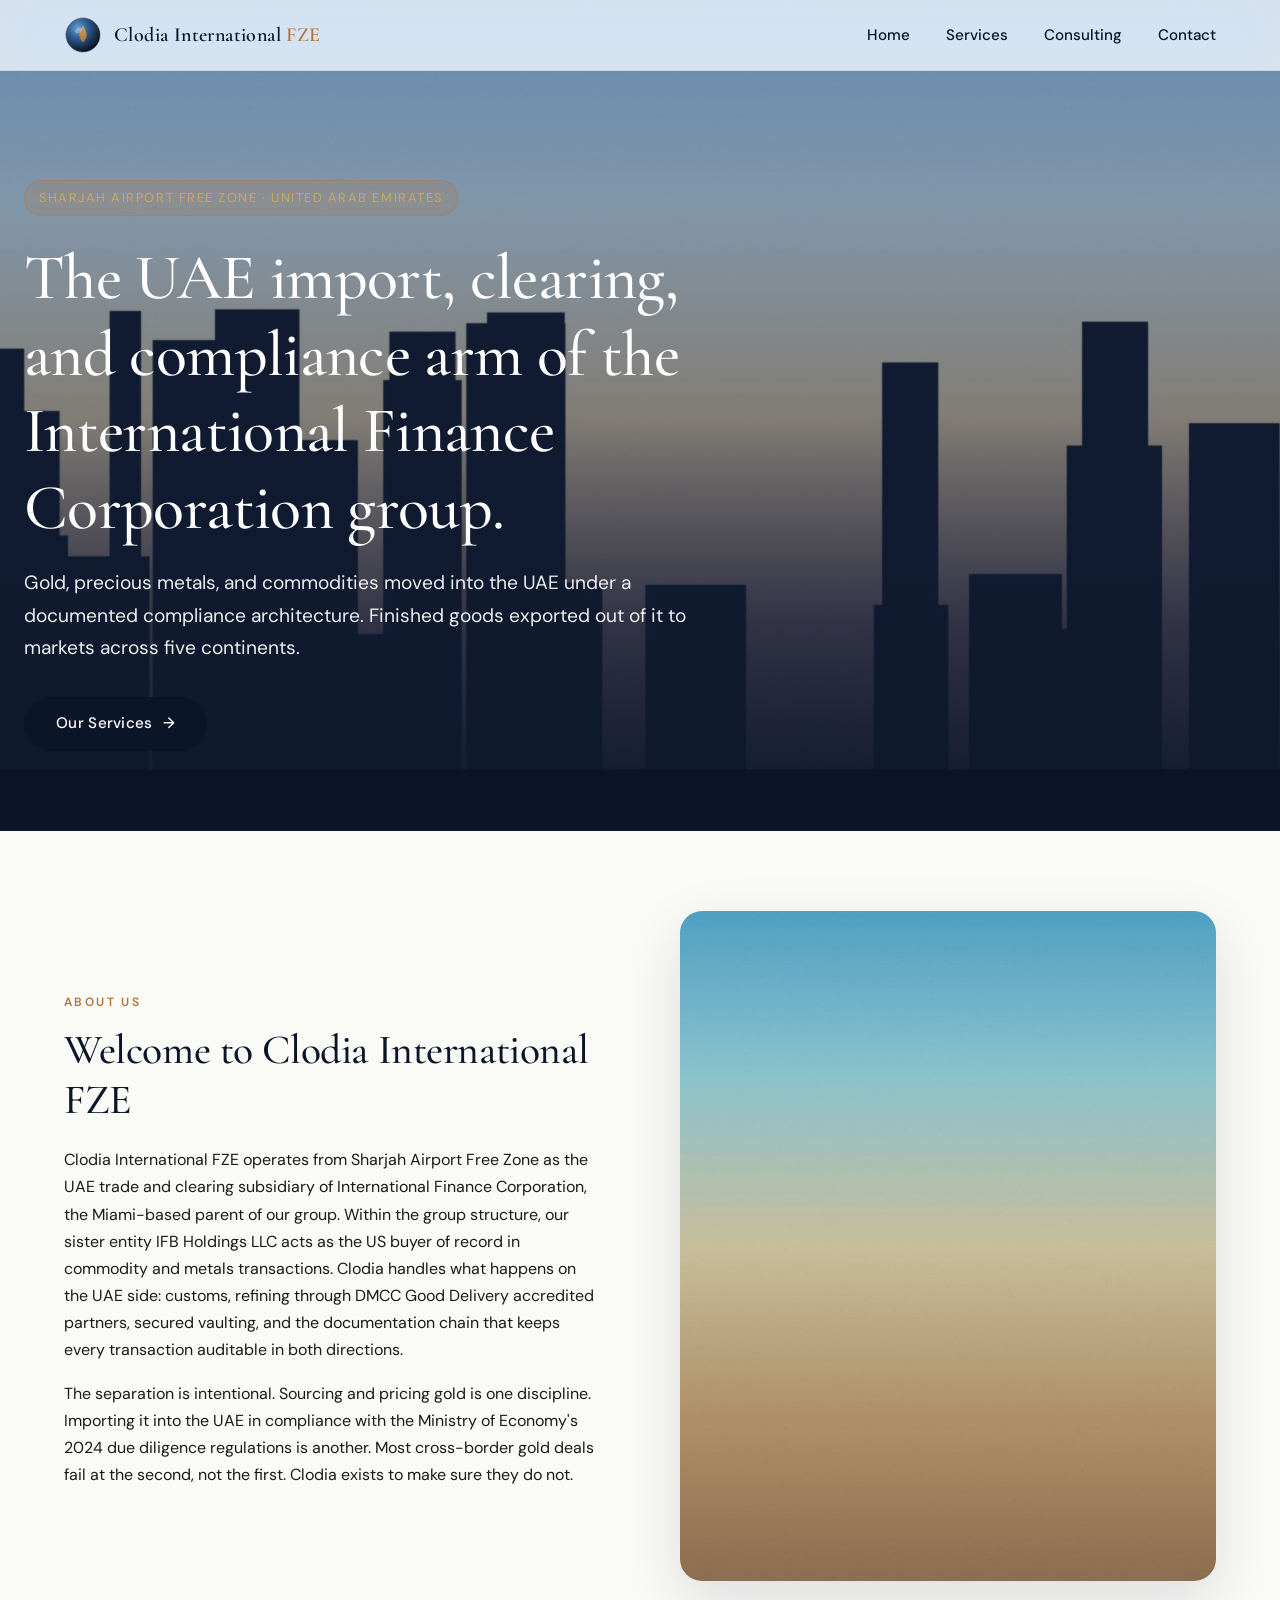
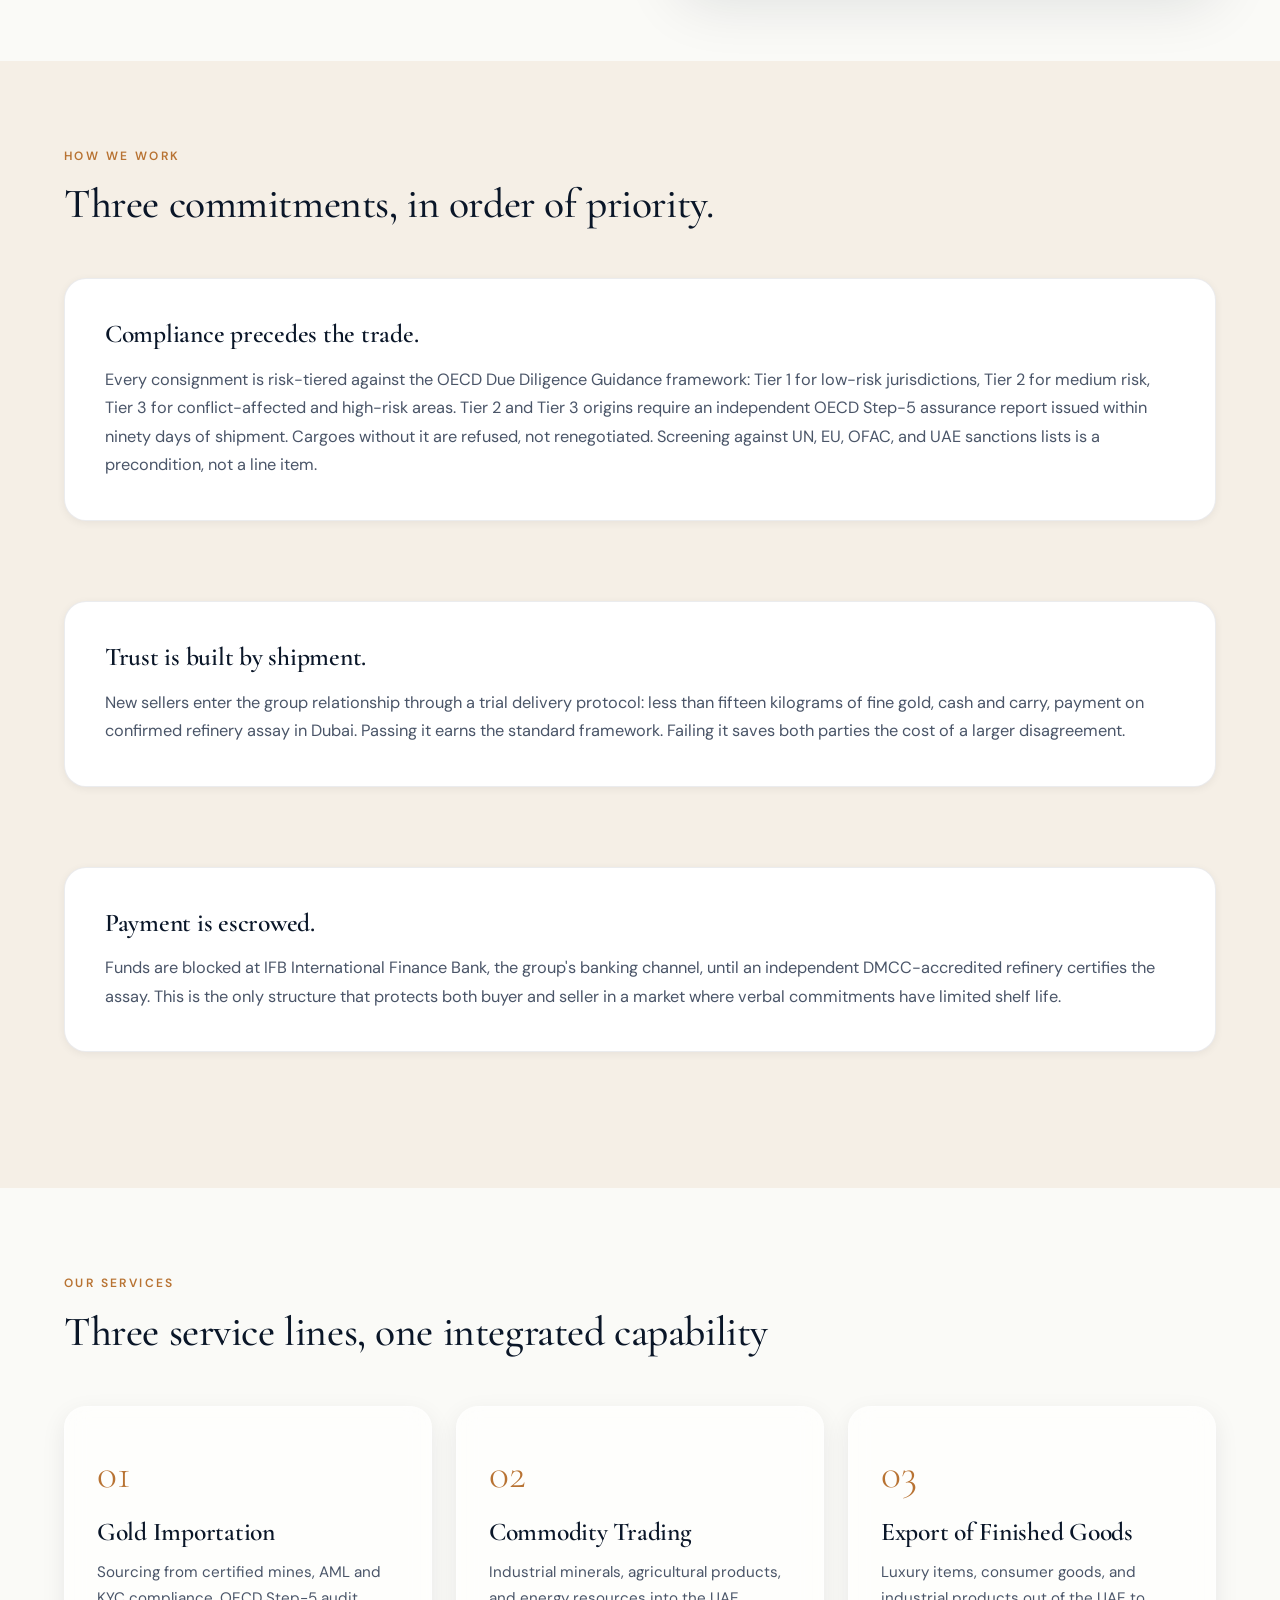
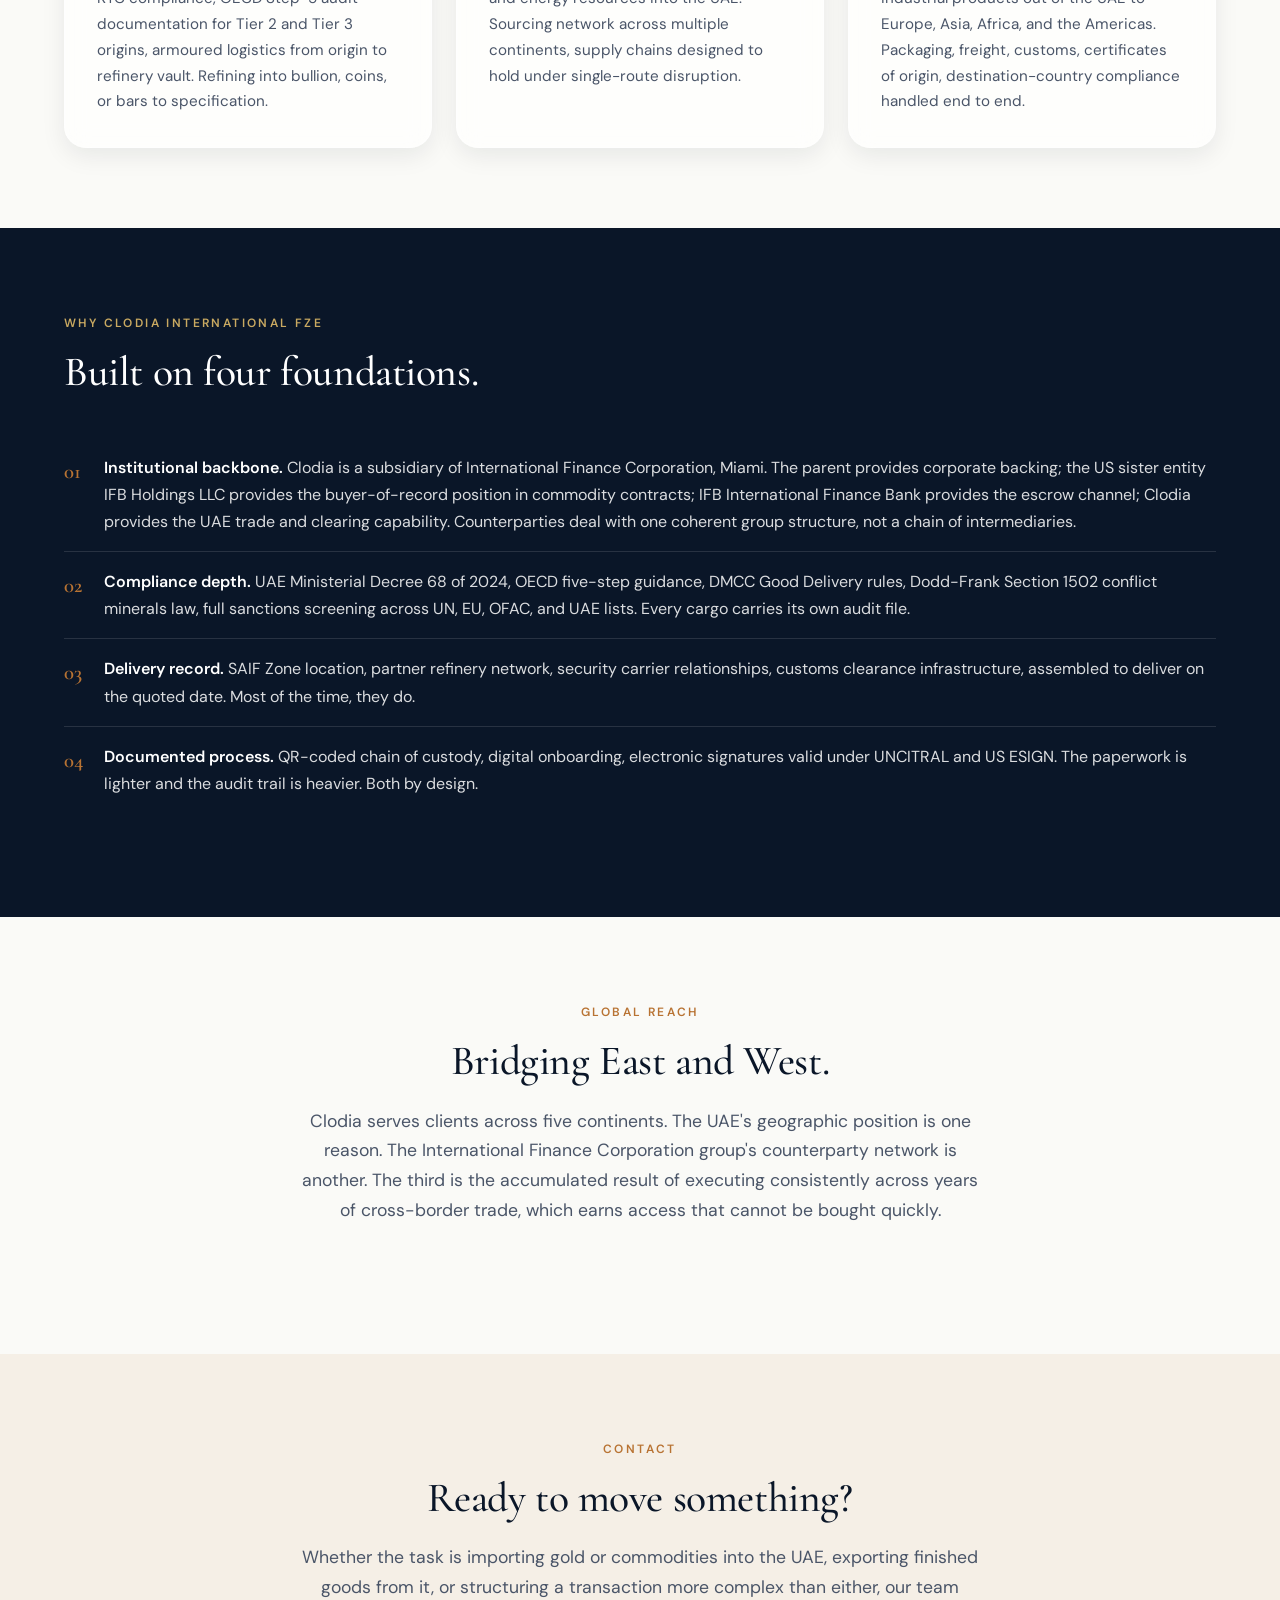
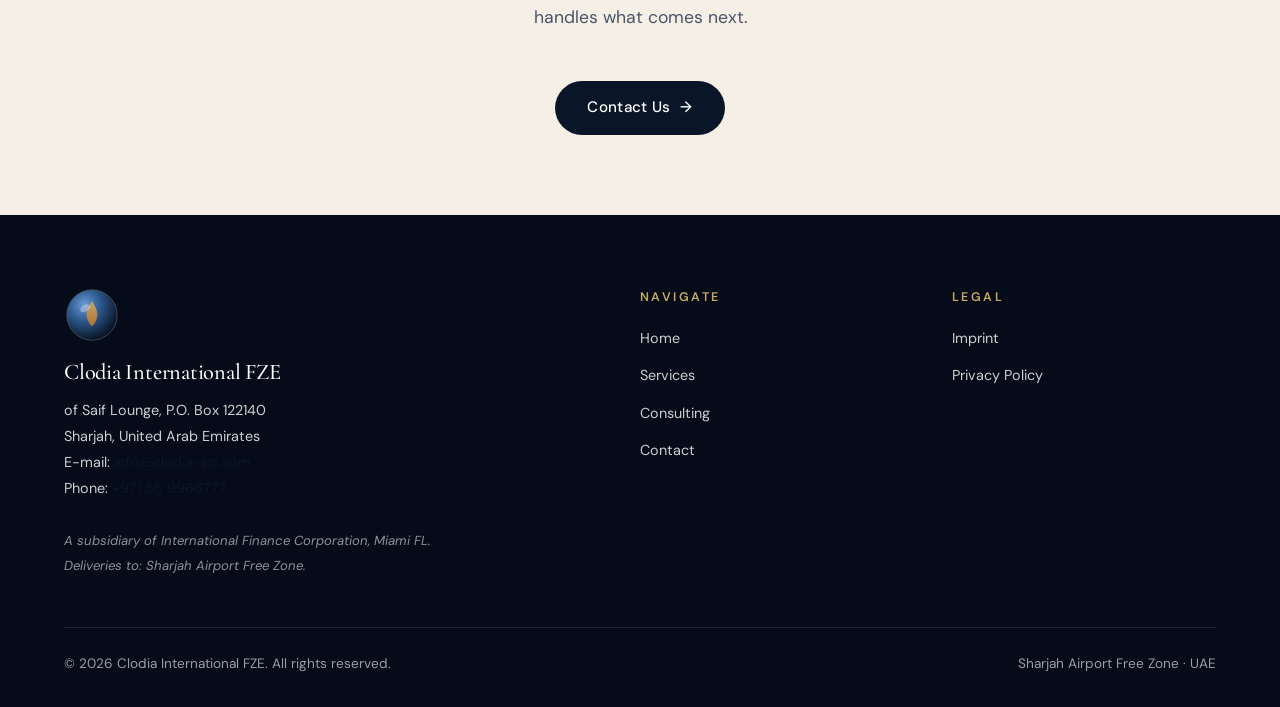
==== index.html @ 3cca269b "Initial deploy: Clodia International FZE site Static single-page-per-route site for Clodia Internati" ====
<!DOCTYPE html>
<html lang="en">
<head>
<meta charset="UTF-8">
<meta name="viewport" content="width=device-width, initial-scale=1.0">
<title>Clodia International FZE — UAE Trade and Clearing, Gold and Commodities</title>
<meta name="description" content="UAE trade and clearing subsidiary of International Finance Corporation, Miami. Gold, precious metals, and commodities imported into the UAE under a documented compliance architecture. Sharjah Airport Free Zone.">
<meta name="keywords" content="Clodia International FZE, UAE gold import, precious metals trading Sharjah, commodity trading UAE, DMCC Good Delivery, OECD due diligence gold, International Finance Corporation Miami">
<meta name="author" content="Clodia International FZE">
<meta name="theme-color" content="#0a1628">
<meta name="robots" content="index, follow">
<link rel="canonical" href="https://www.clodia-int.com/">

<meta property="og:type" content="website">
<meta property="og:url" content="https://www.clodia-int.com/">
<meta property="og:title" content="Clodia International FZE — UAE Trade and Clearing">
<meta property="og:description" content="A subsidiary of International Finance Corporation, Miami. Gold, precious metals, and commodities handled under a documented compliance architecture.">
<meta property="og:image" content="https://www.clodia-int.com/assets/images/og-image.jpg">
<meta property="og:site_name" content="Clodia International FZE">
<meta property="og:locale" content="en_US">

<meta name="twitter:card" content="summary_large_image">
<meta name="twitter:title" content="Clodia International FZE">
<meta name="twitter:description" content="UAE trade and clearing subsidiary of International Finance Corporation, Miami.">
<meta name="twitter:image" content="https://www.clodia-int.com/assets/images/og-image.jpg">

<link rel="icon" type="image/svg+xml" href="/assets/icons/favicon.svg">
<link rel="icon" type="image/png" sizes="32x32" href="/assets/icons/favicon-32.png">
<link rel="icon" type="image/png" sizes="16x16" href="/assets/icons/favicon-16.png">
<link rel="apple-touch-icon" sizes="180x180" href="/assets/icons/apple-touch-icon.png">
<link rel="manifest" href="/site.webmanifest">

<link rel="preconnect" href="https://fonts.googleapis.com">
<link rel="preconnect" href="https://fonts.gstatic.com" crossorigin>
<link href="https://fonts.googleapis.com/css2?family=Cormorant+Garamond:wght@400;500;600;700&family=DM+Sans:wght@400;500;600;700&display=swap" rel="stylesheet">

<link rel="stylesheet" href="/assets/css/styles-v1.css">

<script type="application/ld+json">
{
  "@context": "https://schema.org",
  "@type": "Organization",
  "name": "Clodia International FZE",
  "url": "https://www.clodia-int.com/",
  "logo": "https://www.clodia-int.com/assets/icons/logo.svg",
  "description": "UAE trade and clearing subsidiary of International Finance Corporation (Miami), handling gold, precious metals, and commodities under documented compliance.",
  "parentOrganization": {
    "@type": "Organization",
    "name": "International Finance Corporation",
    "address": {
      "@type": "PostalAddress",
      "streetAddress": "848 Brickell Avenue, Penthouse 5",
      "addressLocality": "Miami",
      "addressRegion": "FL",
      "postalCode": "33131",
      "addressCountry": "US"
    }
  },
  "address": {
    "@type": "PostalAddress",
    "streetAddress": "Saif Lounge, P.O. Box 122140",
    "addressLocality": "Sharjah",
    "addressCountry": "AE"
  },
  "contactPoint": {
    "@type": "ContactPoint",
    "email": "info@clodia-int.com",
    "telephone": "+971-55-9966777",
    "contactType": "customer service"
  }
}
</script>
</head>
<body>

<nav class="nav">
  <div class="nav-inner">
    <a href="/" class="nav-brand">
      <img src="/assets/icons/logo.svg" alt="Clodia International FZE">
      <span>Clodia International <em style="font-style:normal;color:var(--copper)">FZE</em></span>
    </a>
    <button class="nav-toggle" aria-label="Toggle menu"><span></span><span></span><span></span></button>
    <ul class="nav-links">
      <li><a href="/index.html">Home</a></li>
      <li><a href="/services.html">Services</a></li>
      <li><a href="/consulting.html">Consulting</a></li>
      <li><a href="/contact.html">Contact</a></li>
    </ul>
  </div>
</nav>

<header class="hero">
  <div class="hero-media">
    <img src="/assets/images/hero-dubai.jpg" alt="Dubai skyline at golden hour">
  </div>
  <div class="hero-content">
    <span class="hero-badge">Sharjah Airport Free Zone · United Arab Emirates</span>
    <h1>The UAE import, clearing, and compliance arm of the International Finance Corporation group.</h1>
    <p>Gold, precious metals, and commodities moved into the UAE under a documented compliance architecture. Finished goods exported out of it to markets across five continents.</p>
    <a href="/services.html" class="btn btn-primary btn-arrow">Our Services</a>
  </div>
</header>

<section class="section-light">
  <div class="container">
    <div class="two-col">
      <div class="reveal">
        <span class="eyebrow">About Us</span>
        <h2 class="section-title">Welcome to Clodia International FZE</h2>
        <p>Clodia International FZE operates from Sharjah Airport Free Zone as the UAE trade and clearing subsidiary of International Finance Corporation, the Miami-based parent of our group. Within the group structure, our sister entity IFB Holdings LLC acts as the US buyer of record in commodity and metals transactions. Clodia handles what happens on the UAE side: customs, refining through DMCC Good Delivery accredited partners, secured vaulting, and the documentation chain that keeps every transaction auditable in both directions.</p>
        <p>The separation is intentional. Sourcing and pricing gold is one discipline. Importing it into the UAE in compliance with the Ministry of Economy's 2024 due diligence regulations is another. Most cross-border gold deals fail at the second, not the first. Clodia exists to make sure they do not.</p>
      </div>
      <div class="col-media reveal">
        <img src="/assets/images/palm-jumeirah.jpg" alt="Palm Jumeirah aerial view">
      </div>
    </div>
  </div>
</section>

<section class="section-cream">
  <div class="container">
    <div class="reveal" style="max-width:860px">
      <span class="eyebrow">How We Work</span>
      <h2 class="section-title">Three commitments, in order of priority.</h2>
    </div>
    <div style="display:grid;gap:24px;margin-top:48px">
      <article class="service-block reveal">
        <h3 style="color:var(--navy);margin-bottom:16px">Compliance precedes the trade.</h3>
        <p style="margin:0;color:var(--text-soft);font-size:1.02rem;line-height:1.75">Every consignment is risk-tiered against the OECD Due Diligence Guidance framework: Tier 1 for low-risk jurisdictions, Tier 2 for medium risk, Tier 3 for conflict-affected and high-risk areas. Tier 2 and Tier 3 origins require an independent OECD Step-5 assurance report issued within ninety days of shipment. Cargoes without it are refused, not renegotiated. Screening against UN, EU, OFAC, and UAE sanctions lists is a precondition, not a line item.</p>
      </article>
      <article class="service-block reveal">
        <h3 style="color:var(--navy);margin-bottom:16px">Trust is built by shipment.</h3>
        <p style="margin:0;color:var(--text-soft);font-size:1.02rem;line-height:1.75">New sellers enter the group relationship through a trial delivery protocol: less than fifteen kilograms of fine gold, cash and carry, payment on confirmed refinery assay in Dubai. Passing it earns the standard framework. Failing it saves both parties the cost of a larger disagreement.</p>
      </article>
      <article class="service-block reveal">
        <h3 style="color:var(--navy);margin-bottom:16px">Payment is escrowed.</h3>
        <p style="margin:0;color:var(--text-soft);font-size:1.02rem;line-height:1.75">Funds are blocked at IFB International Finance Bank, the group's banking channel, until an independent DMCC-accredited refinery certifies the assay. This is the only structure that protects both buyer and seller in a market where verbal commitments have limited shelf life.</p>
      </article>
    </div>
  </div>
</section>

<section class="section-light">
  <div class="container">
    <div class="reveal">
      <span class="eyebrow">Our Services</span>
      <h2 class="section-title">Three service lines, one integrated capability</h2>
    </div>
    <div class="glass-grid">
      <div class="glass-card reveal">
        <span class="card-num">01</span>
        <h3>Gold Importation</h3>
        <p>Sourcing from certified mines, AML and KYC compliance, OECD Step-5 audit documentation for Tier 2 and Tier 3 origins, armoured logistics from origin to refinery vault. Refining into bullion, coins, or bars to specification.</p>
      </div>
      <div class="glass-card reveal">
        <span class="card-num">02</span>
        <h3>Commodity Trading</h3>
        <p>Industrial minerals, agricultural products, and energy resources into the UAE. Sourcing network across multiple continents, supply chains designed to hold under single-route disruption.</p>
      </div>
      <div class="glass-card reveal">
        <span class="card-num">03</span>
        <h3>Export of Finished Goods</h3>
        <p>Luxury items, consumer goods, and industrial products out of the UAE to Europe, Asia, Africa, and the Americas. Packaging, freight, customs, certificates of origin, destination-country compliance handled end to end.</p>
      </div>
    </div>
  </div>
</section>

<section class="section-navy">
  <div class="container">
    <div class="reveal">
      <span class="eyebrow" style="color:var(--copper-light)">Why Clodia International FZE</span>
      <h2 class="section-title" style="color:var(--white)">Built on four foundations.</h2>
    </div>
    <ul class="lead-list reveal" style="margin-top:40px">
      <li data-num="01" style="color:rgba(255,255,255,0.85);border-color:rgba(255,255,255,0.12)"><strong style="color:var(--white)">Institutional backbone.</strong> Clodia is a subsidiary of International Finance Corporation, Miami. The parent provides corporate backing; the US sister entity IFB Holdings LLC provides the buyer-of-record position in commodity contracts; IFB International Finance Bank provides the escrow channel; Clodia provides the UAE trade and clearing capability. Counterparties deal with one coherent group structure, not a chain of intermediaries.</li>
      <li data-num="02" style="color:rgba(255,255,255,0.85);border-color:rgba(255,255,255,0.12)"><strong style="color:var(--white)">Compliance depth.</strong> UAE Ministerial Decree 68 of 2024, OECD five-step guidance, DMCC Good Delivery rules, Dodd-Frank Section 1502 conflict minerals law, full sanctions screening across UN, EU, OFAC, and UAE lists. Every cargo carries its own audit file.</li>
      <li data-num="03" style="color:rgba(255,255,255,0.85);border-color:rgba(255,255,255,0.12)"><strong style="color:var(--white)">Delivery record.</strong> SAIF Zone location, partner refinery network, security carrier relationships, customs clearance infrastructure, assembled to deliver on the quoted date. Most of the time, they do.</li>
      <li data-num="04" style="color:rgba(255,255,255,0.85);border-color:rgba(255,255,255,0.12)"><strong style="color:var(--white)">Documented process.</strong> QR-coded chain of custody, digital onboarding, electronic signatures valid under UNCITRAL and US ESIGN. The paperwork is lighter and the audit trail is heavier. Both by design.</li>
    </ul>
  </div>
</section>

<section class="section-light">
  <div class="container-narrow text-center reveal">
    <span class="eyebrow">Global Reach</span>
    <h2 class="section-title">Bridging East and West.</h2>
    <p class="section-lead" style="margin-left:auto;margin-right:auto">Clodia serves clients across five continents. The UAE's geographic position is one reason. The International Finance Corporation group's counterparty network is another. The third is the accumulated result of executing consistently across years of cross-border trade, which earns access that cannot be bought quickly.</p>
  </div>
</section>

<section class="section-cream">
  <div class="container-narrow text-center reveal">
    <span class="eyebrow">Contact</span>
    <h2 class="section-title">Ready to move something?</h2>
    <p class="section-lead" style="margin-left:auto;margin-right:auto">Whether the task is importing gold or commodities into the UAE, exporting finished goods from it, or structuring a transaction more complex than either, our team handles what comes next.</p>
    <a href="/contact.html" class="btn btn-primary btn-arrow">Contact Us</a>
  </div>
</section>

<footer>
  <div class="container">
    <div class="footer-grid">
      <div class="footer-brand">
        <img src="/assets/icons/logo.svg" alt="Clodia International FZE">
        <h4>Clodia International FZE</h4>
        <p>
          of Saif Lounge, P.O. Box 122140<br>
          Sharjah, United Arab Emirates<br>
          E-mail: <a href="mailto:info@clodia-int.com">info@clodia-int.com</a><br>
          Phone: <a href="tel:+971559966777">+971 55 9966777</a><br><br>
          <em style="color:rgba(255,255,255,0.55);font-size:0.82rem">A subsidiary of International Finance Corporation, Miami FL.<br>Deliveries to: Sharjah Airport Free Zone.</em>
        </p>
      </div>
      <div class="footer-col">
        <h5>Navigate</h5>
        <ul>
          <li><a href="/index.html">Home</a></li>
          <li><a href="/services.html">Services</a></li>
          <li><a href="/consulting.html">Consulting</a></li>
          <li><a href="/contact.html">Contact</a></li>
        </ul>
      </div>
      <div class="footer-col">
        <h5>Legal</h5>
        <ul>
          <li><a href="/imprint.html">Imprint</a></li>
          <li><a href="/privacy.html">Privacy Policy</a></li>
        </ul>
      </div>
    </div>
    <div class="footer-bottom">
      <span>© <span data-year>2026</span> Clodia International FZE. All rights reserved.</span>
      <span>Sharjah Airport Free Zone · UAE</span>
    </div>
  </div>
</footer>

<script src="/assets/js/script-v1.js" defer></script>
</body>
</html>
---- assets/css/styles-v1.css ----
/* ==========================================================================
   Clodia International FZE - Global Stylesheet
   Palette: Navy #0a1628, Copper #B87333, Cream #F5EFE6, Ivory #FAFAF7
   Fonts: Cormorant Garamond (display), DM Sans (body)
   ========================================================================== */

:root {
  --navy: #0a1628;
  --navy-deep: #050b18;
  --navy-soft: #1a2744;
  --copper: #B87333;
  --copper-light: #C9A961;
  --copper-dark: #8a5426;
  --cream: #F5EFE6;
  --ivory: #FAFAF7;
  --white: #ffffff;
  --text: #1a1a1a;
  --text-soft: #4a5568;
  --border: rgba(10, 22, 40, 0.08);
  --shadow-sm: 0 2px 8px rgba(10, 22, 40, 0.06);
  --shadow-md: 0 8px 24px rgba(10, 22, 40, 0.08);
  --shadow-lg: 0 20px 60px rgba(10, 22, 40, 0.12);
  --glass-bg: rgba(255, 255, 255, 0.7);
  --glass-border: rgba(255, 255, 255, 0.4);
  --radius: 14px;
  --radius-lg: 22px;
  --transition: 0.4s cubic-bezier(0.16, 1, 0.3, 1);
}

* { margin: 0; padding: 0; box-sizing: border-box; }

html { scroll-behavior: smooth; -webkit-text-size-adjust: 100%; }

body {
  font-family: 'DM Sans', -apple-system, sans-serif;
  font-size: 16px;
  line-height: 1.7;
  color: var(--text);
  background: var(--ivory);
  overflow-x: hidden;
  -webkit-font-smoothing: antialiased;
  -moz-osx-font-smoothing: grayscale;
}

img { max-width: 100%; height: auto; display: block; }

h1, h2, h3, h4 {
  font-family: 'Cormorant Garamond', Georgia, serif;
  font-weight: 500;
  color: var(--navy);
  line-height: 1.2;
  letter-spacing: -0.01em;
}

h1 { font-size: clamp(2.4rem, 5vw, 4rem); font-weight: 500; }
h2 { font-size: clamp(1.8rem, 3.5vw, 2.6rem); }
h3 { font-size: clamp(1.3rem, 2.2vw, 1.6rem); font-weight: 600; }

p { margin-bottom: 1rem; }

a {
  color: var(--navy);
  text-decoration: none;
  transition: color var(--transition);
}

a:hover { color: var(--copper); }

.container {
  max-width: 1200px;
  margin: 0 auto;
  padding: 0 24px;
}

.container-narrow {
  max-width: 860px;
  margin: 0 auto;
  padding: 0 24px;
}

/* ============ NAVIGATION ============ */
.nav {
  position: fixed;
  top: 0; left: 0; right: 0;
  z-index: 100;
  background: rgba(255, 255, 255, 0.75);
  backdrop-filter: blur(20px) saturate(180%);
  -webkit-backdrop-filter: blur(20px) saturate(180%);
  border-bottom: 1px solid var(--border);
  transition: all var(--transition);
}

.nav-inner {
  max-width: 1200px;
  margin: 0 auto;
  padding: 16px 24px;
  display: flex;
  align-items: center;
  justify-content: space-between;
  gap: 24px;
}

.nav-brand {
  display: flex;
  align-items: center;
  gap: 12px;
  font-family: 'Cormorant Garamond', serif;
  font-size: 1.25rem;
  font-weight: 600;
  color: var(--navy);
  letter-spacing: 0.02em;
}

.nav-brand img { width: 38px; height: 38px; }

.nav-links {
  display: flex;
  list-style: none;
  gap: 36px;
  align-items: center;
}

.nav-links a {
  font-size: 0.95rem;
  font-weight: 500;
  color: var(--navy);
  position: relative;
  padding: 6px 0;
}

.nav-links a::after {
  content: '';
  position: absolute;
  bottom: 0; left: 0;
  width: 0;
  height: 2px;
  background: var(--copper);
  transition: width var(--transition);
}

.nav-links a:hover::after,
.nav-links a.active::after { width: 100%; }

.nav-toggle {
  display: none;
  background: none;
  border: none;
  width: 32px;
  height: 32px;
  cursor: pointer;
  padding: 0;
}

.nav-toggle span {
  display: block;
  width: 24px;
  height: 2px;
  background: var(--navy);
  margin: 5px auto;
  transition: all var(--transition);
}

@media (max-width: 860px) {
  .nav-toggle { display: block; }
  .nav-links {
    position: absolute;
    top: 100%;
    left: 0; right: 0;
    flex-direction: column;
    background: rgba(255, 255, 255, 0.95);
    backdrop-filter: blur(20px);
    padding: 20px 24px;
    gap: 16px;
    border-bottom: 1px solid var(--border);
    transform: translateY(-10px);
    opacity: 0;
    pointer-events: none;
    transition: all var(--transition);
  }
  .nav-links.open { transform: translateY(0); opacity: 1; pointer-events: auto; }
  .nav-brand { font-size: 1.05rem; }
  .nav-brand img { width: 32px; height: 32px; }
}

/* ============ HERO ============ */
.hero {
  position: relative;
  min-height: 80vh;
  padding-top: 80px;
  display: flex;
  align-items: center;
  overflow: hidden;
}

.hero-media {
  position: absolute;
  inset: 0;
  z-index: 0;
}

.hero-media img,
.hero-media video {
  width: 100%;
  height: 100%;
  object-fit: cover;
}

.hero-media::after {
  content: '';
  position: absolute;
  inset: 0;
  background: linear-gradient(180deg, rgba(10, 22, 40, 0.2) 0%, rgba(10, 22, 40, 0.6) 100%);
}

.hero-content {
  position: relative;
  z-index: 2;
  color: var(--white);
  max-width: 720px;
  padding: 100px 24px 80px;
}

.hero-content h1 {
  color: var(--white);
  margin-bottom: 20px;
  animation: fadeUp 1s var(--transition) both;
}

.hero-content p {
  font-size: 1.2rem;
  color: rgba(255, 255, 255, 0.92);
  margin-bottom: 32px;
  animation: fadeUp 1s 0.15s var(--transition) both;
}

.hero-badge {
  display: inline-block;
  padding: 6px 14px;
  background: rgba(184, 115, 51, 0.2);
  border: 1px solid rgba(184, 115, 51, 0.4);
  border-radius: 100px;
  color: var(--copper-light);
  font-size: 0.8rem;
  letter-spacing: 0.12em;
  text-transform: uppercase;
  margin-bottom: 24px;
  animation: fadeUp 1s var(--transition) both;
}

/* ============ BUTTONS ============ */
.btn {
  display: inline-flex;
  align-items: center;
  gap: 10px;
  padding: 14px 32px;
  border-radius: 100px;
  font-family: 'DM Sans', sans-serif;
  font-size: 0.95rem;
  font-weight: 500;
  letter-spacing: 0.02em;
  cursor: pointer;
  border: none;
  transition: all var(--transition);
  text-decoration: none;
}

.btn-primary {
  background: var(--navy);
  color: var(--white);
}

.btn-primary:hover {
  background: var(--copper);
  color: var(--white);
  transform: translateY(-2px);
  box-shadow: var(--shadow-md);
}

.btn-outline {
  background: transparent;
  color: var(--white);
  border: 1.5px solid rgba(255, 255, 255, 0.6);
}

.btn-outline:hover {
  background: var(--white);
  color: var(--navy);
  border-color: var(--white);
}

.btn-arrow::after {
  content: '→';
  transition: transform var(--transition);
}

.btn-arrow:hover::after { transform: translateX(4px); }

/* ============ SECTIONS ============ */
section {
  padding: 80px 0;
  position: relative;
}

.section-light { background: var(--ivory); }
.section-cream { background: var(--cream); }
.section-navy {
  background: var(--navy);
  color: var(--white);
}
.section-navy h1,
.section-navy h2,
.section-navy h3 { color: var(--white); }

.eyebrow {
  display: inline-block;
  font-size: 0.75rem;
  letter-spacing: 0.2em;
  text-transform: uppercase;
  color: var(--copper);
  font-weight: 600;
  margin-bottom: 14px;
}

.section-title {
  margin-bottom: 20px;
}

.section-lead {
  font-size: 1.1rem;
  color: var(--text-soft);
  max-width: 680px;
  margin-bottom: 48px;
}

/* ============ GLASS CARDS ============ */
.glass-grid {
  display: grid;
  grid-template-columns: repeat(auto-fit, minmax(280px, 1fr));
  gap: 24px;
  margin-top: 48px;
}

.glass-card {
  position: relative;
  padding: 32px;
  border-radius: var(--radius-lg);
  background: var(--glass-bg);
  backdrop-filter: blur(12px) saturate(160%);
  -webkit-backdrop-filter: blur(12px) saturate(160%);
  border: 1px solid var(--glass-border);
  box-shadow: var(--shadow-md);
  transition: all var(--transition);
  overflow: hidden;
}

.glass-card::before {
  content: '';
  position: absolute;
  top: 0; left: 0;
  width: 100%;
  height: 3px;
  background: linear-gradient(90deg, var(--copper), var(--copper-light));
  transform: scaleX(0);
  transform-origin: left;
  transition: transform var(--transition);
}

.glass-card:hover {
  transform: translateY(-6px);
  box-shadow: var(--shadow-lg);
}

.glass-card:hover::before { transform: scaleX(1); }

.glass-card .card-num {
  font-family: 'Cormorant Garamond', serif;
  font-size: 2.6rem;
  color: var(--copper);
  font-weight: 300;
  margin-bottom: 8px;
  display: block;
}

.glass-card h3 {
  margin-bottom: 12px;
  color: var(--navy);
}

.glass-card p {
  color: var(--text-soft);
  font-size: 0.95rem;
  margin: 0;
}

/* ============ TWO-COLUMN ============ */
.two-col {
  display: grid;
  grid-template-columns: 1fr 1fr;
  gap: 80px;
  align-items: center;
}

.two-col.reverse .col-media { order: 2; }

.col-media {
  position: relative;
  border-radius: var(--radius-lg);
  overflow: hidden;
  aspect-ratio: 4/5;
  box-shadow: var(--shadow-lg);
}

.col-media img,
.col-media video {
  width: 100%;
  height: 100%;
  object-fit: cover;
}

@media (max-width: 860px) {
  .two-col { grid-template-columns: 1fr; gap: 40px; }
  .two-col.reverse .col-media { order: 0; }
  .col-media { aspect-ratio: 16/10; }
}

/* ============ SERVICE LIST (detailed) ============ */
.service-block {
  margin-bottom: 56px;
  padding: 40px;
  background: var(--white);
  border-radius: var(--radius-lg);
  border: 1px solid var(--border);
  box-shadow: var(--shadow-sm);
  transition: box-shadow var(--transition);
}

.service-block:hover { box-shadow: var(--shadow-md); }

.service-block h3 {
  display: flex;
  align-items: baseline;
  gap: 16px;
  margin-bottom: 24px;
  color: var(--navy);
}

.service-block h3 .num {
  font-family: 'Cormorant Garamond', serif;
  font-size: 2rem;
  color: var(--copper);
  font-weight: 400;
  min-width: 48px;
}

.service-items {
  display: grid;
  gap: 20px;
  margin-top: 16px;
}

.service-item {
  padding-left: 28px;
  position: relative;
}

.service-item::before {
  content: '';
  position: absolute;
  left: 0; top: 10px;
  width: 14px;
  height: 2px;
  background: var(--copper);
}

.service-item strong {
  display: block;
  color: var(--navy);
  font-weight: 600;
  margin-bottom: 4px;
  font-size: 1.02rem;
}

.service-item p {
  color: var(--text-soft);
  font-size: 0.95rem;
  margin: 0;
  line-height: 1.65;
}

/* ============ LIST ============ */
.lead-list {
  list-style: none;
  margin: 24px 0;
}

.lead-list li {
  padding: 16px 0 16px 40px;
  position: relative;
  border-bottom: 1px solid var(--border);
  color: var(--text);
}

.lead-list li:last-child { border-bottom: none; }

.lead-list li::before {
  content: attr(data-num);
  position: absolute;
  left: 0; top: 16px;
  font-family: 'Cormorant Garamond', serif;
  color: var(--copper);
  font-size: 1.3rem;
  font-weight: 600;
}

.lead-list li strong {
  display: inline;
  color: var(--navy);
  font-weight: 600;
}

/* ============ FORM ============ */
.form-wrap {
  background: var(--white);
  padding: 48px;
  border-radius: var(--radius-lg);
  box-shadow: var(--shadow-md);
  border: 1px solid var(--border);
}

.form-grid {
  display: grid;
  grid-template-columns: 1fr 1fr 1fr;
  gap: 20px;
}

@media (max-width: 700px) {
  .form-grid { grid-template-columns: 1fr; }
  .form-wrap { padding: 28px; }
}

.form-field {
  display: flex;
  flex-direction: column;
}

.form-field label {
  font-size: 0.85rem;
  font-weight: 500;
  color: var(--navy);
  margin-bottom: 8px;
  letter-spacing: 0.02em;
}

.form-field input,
.form-field textarea {
  padding: 14px 16px;
  border: 1px solid var(--border);
  border-radius: var(--radius);
  font-family: inherit;
  font-size: 0.95rem;
  background: var(--ivory);
  color: var(--text);
  transition: all var(--transition);
}

.form-field input:focus,
.form-field textarea:focus {
  outline: none;
  border-color: var(--copper);
  background: var(--white);
  box-shadow: 0 0 0 3px rgba(184, 115, 51, 0.1);
}

.form-field textarea { resize: vertical; min-height: 140px; }

.form-field.full { grid-column: 1 / -1; }

.form-consent {
  display: flex;
  gap: 12px;
  align-items: flex-start;
  margin: 24px 0;
  font-size: 0.88rem;
  color: var(--text-soft);
  line-height: 1.6;
}

.form-consent input { margin-top: 4px; }

/* ============ FOOTER ============ */
footer {
  background: var(--navy-deep);
  color: rgba(255, 255, 255, 0.8);
  padding: 72px 0 32px;
}

.footer-grid {
  display: grid;
  grid-template-columns: 2fr 1fr 1fr;
  gap: 48px;
  margin-bottom: 48px;
}

@media (max-width: 780px) {
  .footer-grid { grid-template-columns: 1fr; gap: 32px; }
}

.footer-brand img { width: 56px; margin-bottom: 16px; }

.footer-brand h4 {
  font-family: 'Cormorant Garamond', serif;
  color: var(--white);
  font-size: 1.4rem;
  margin-bottom: 12px;
}

.footer-brand p,
.footer-col p { font-size: 0.9rem; line-height: 1.8; margin: 0; }

.footer-col h5 {
  font-size: 0.78rem;
  letter-spacing: 0.2em;
  text-transform: uppercase;
  color: var(--copper-light);
  margin-bottom: 16px;
  font-weight: 600;
}

.footer-col ul { list-style: none; }
.footer-col li { margin-bottom: 10px; }
.footer-col a { color: rgba(255, 255, 255, 0.8); font-size: 0.9rem; }
.footer-col a:hover { color: var(--copper-light); }

.footer-bottom {
  border-top: 1px solid rgba(255, 255, 255, 0.1);
  padding-top: 24px;
  display: flex;
  justify-content: space-between;
  flex-wrap: wrap;
  gap: 16px;
  font-size: 0.85rem;
  color: rgba(255, 255, 255, 0.6);
}

/* ============ ANIMATIONS ============ */
@keyframes fadeUp {
  from { opacity: 0; transform: translateY(20px); }
  to { opacity: 1; transform: translateY(0); }
}

.reveal {
  opacity: 0;
  transform: translateY(30px);
  transition: opacity 0.9s var(--transition), transform 0.9s var(--transition);
}

.reveal.in { opacity: 1; transform: translateY(0); }

/* ============ UTILS ============ */
.text-center { text-align: center; }
.mb-0 { margin-bottom: 0; }
.mb-4 { margin-bottom: 32px; }
.mt-4 { margin-top: 32px; }
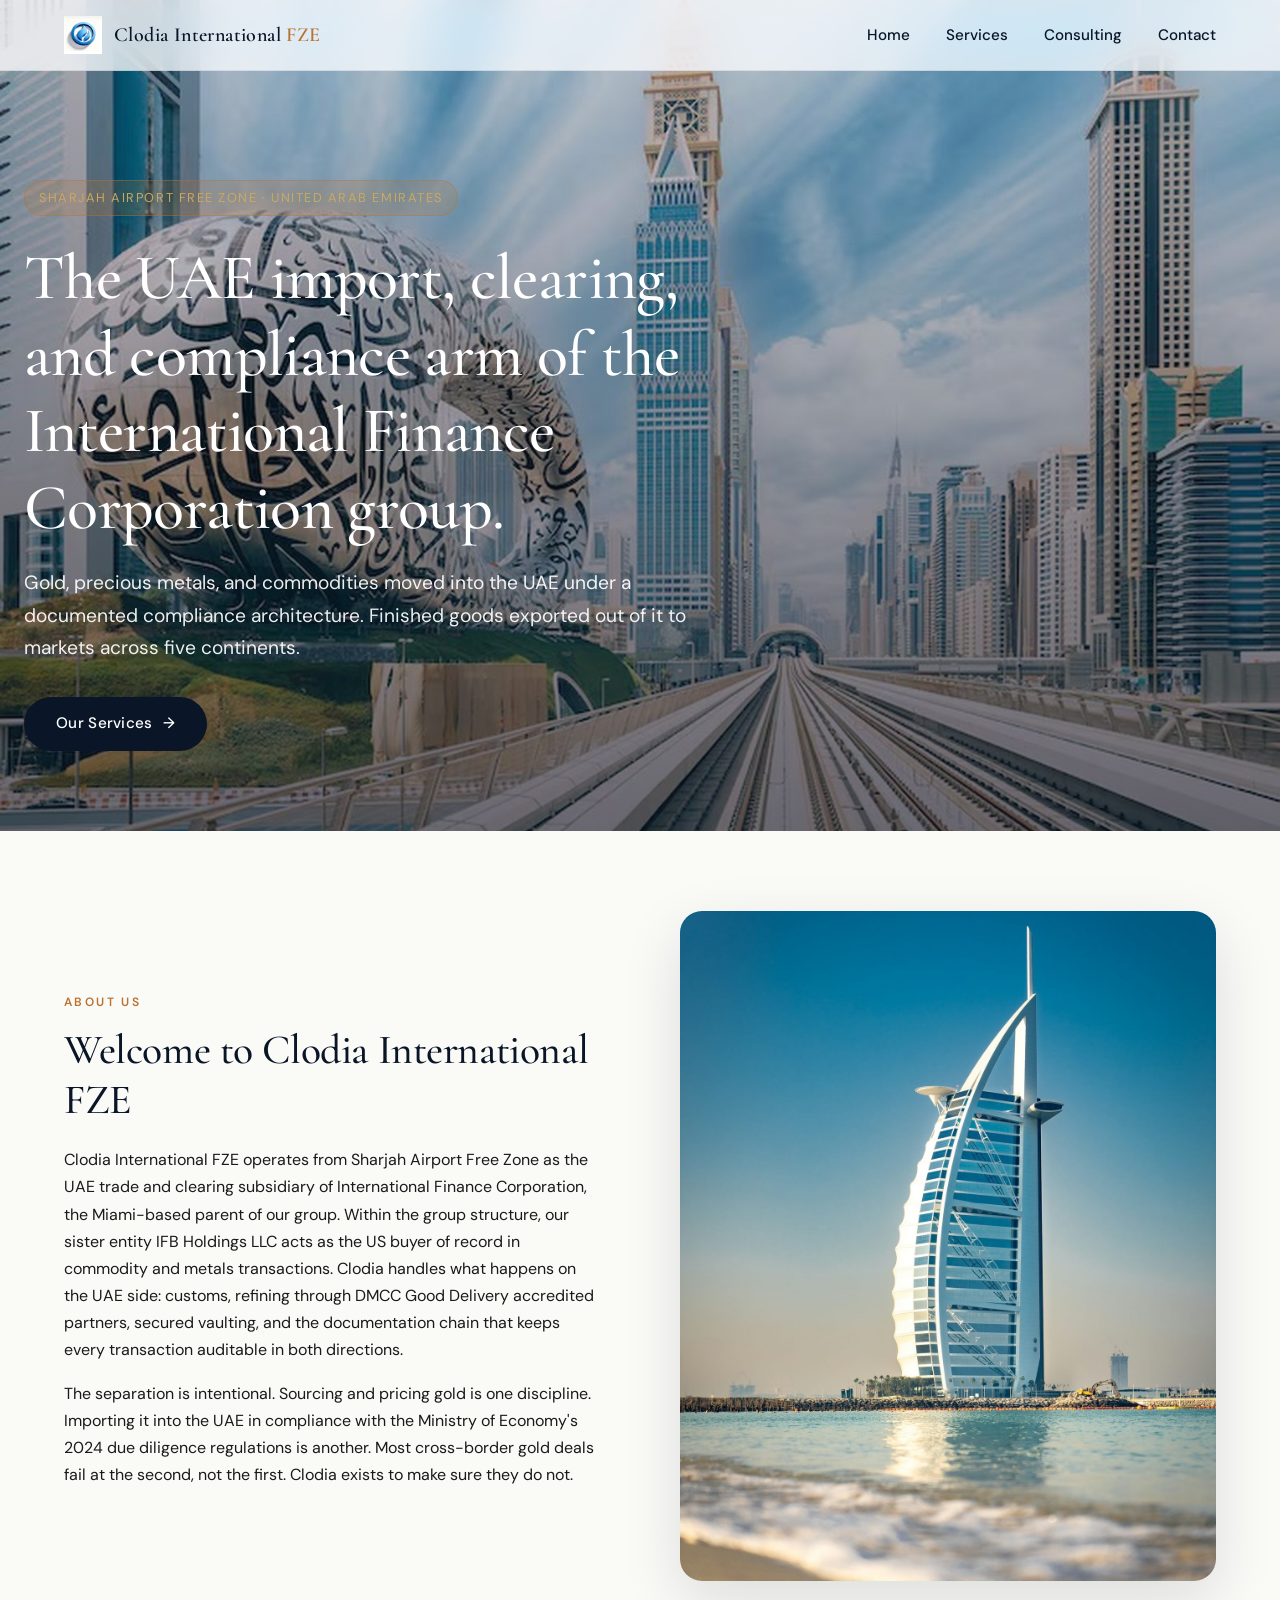
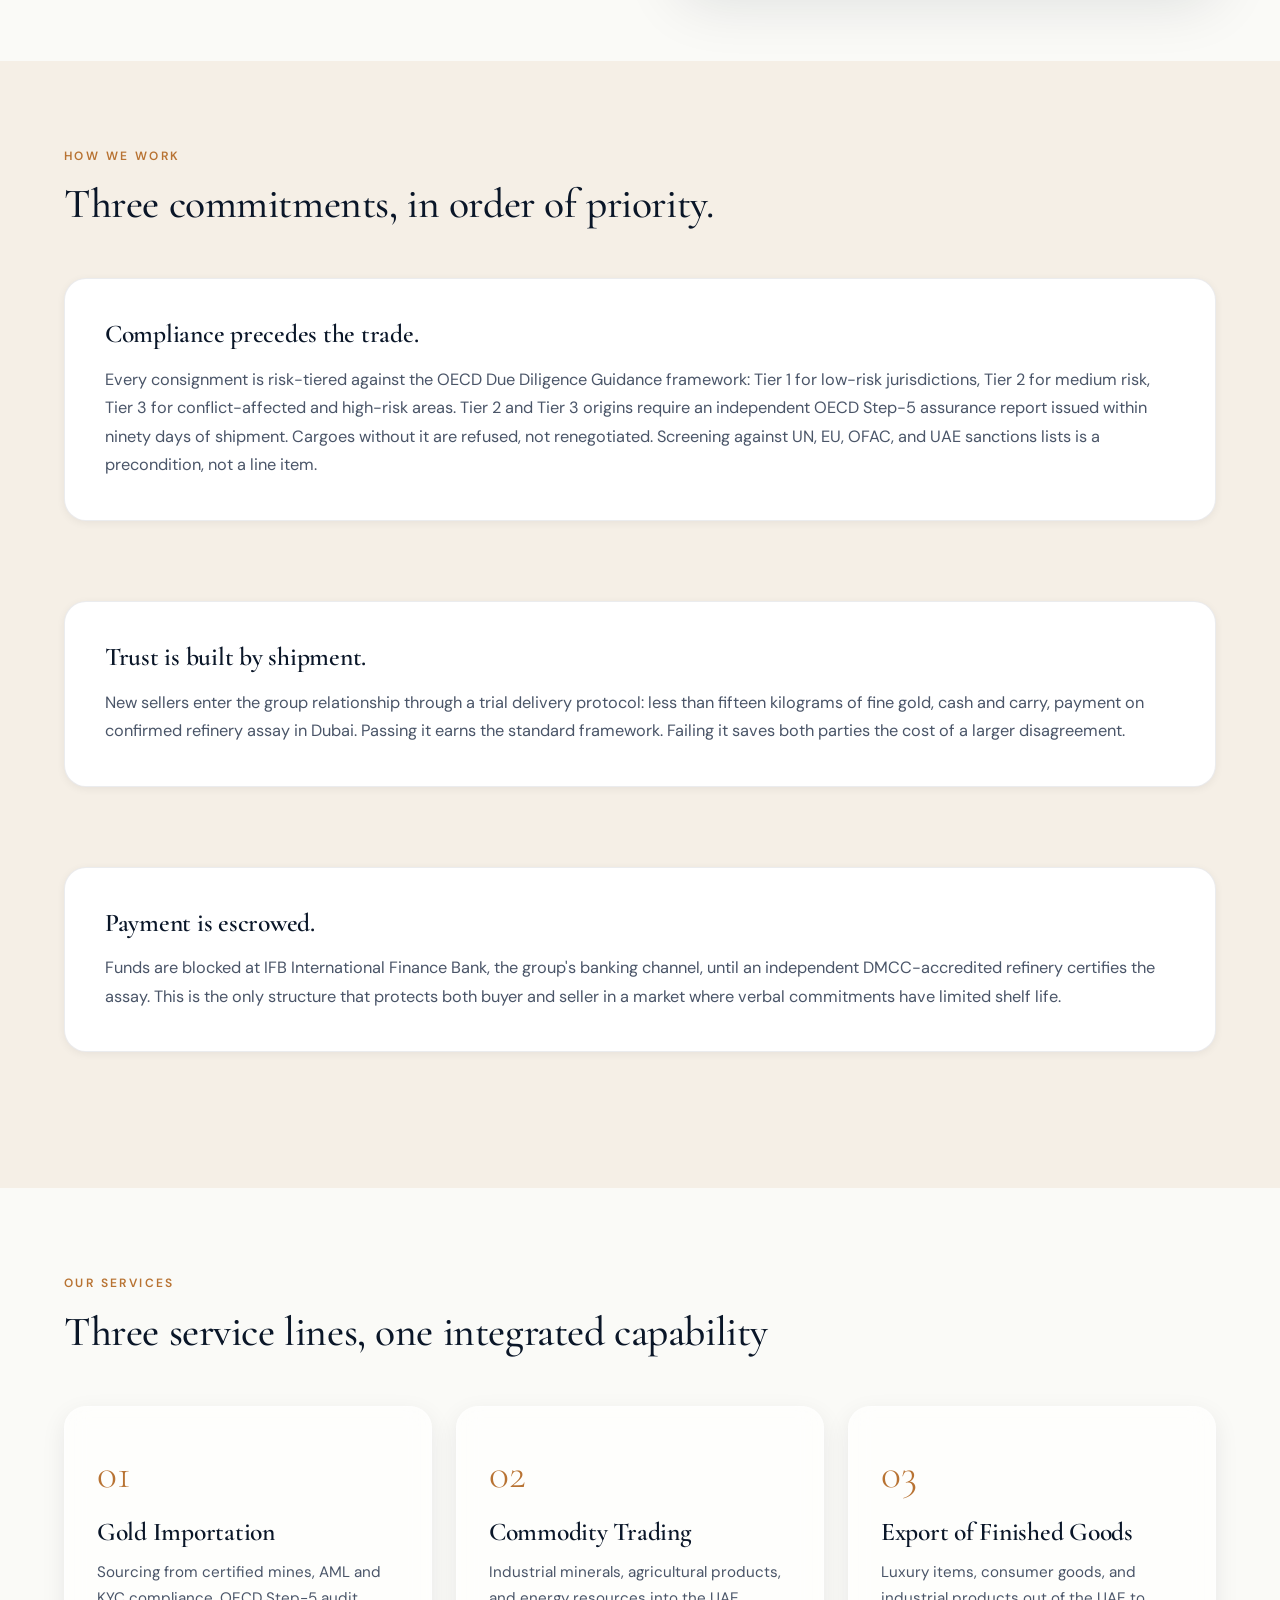
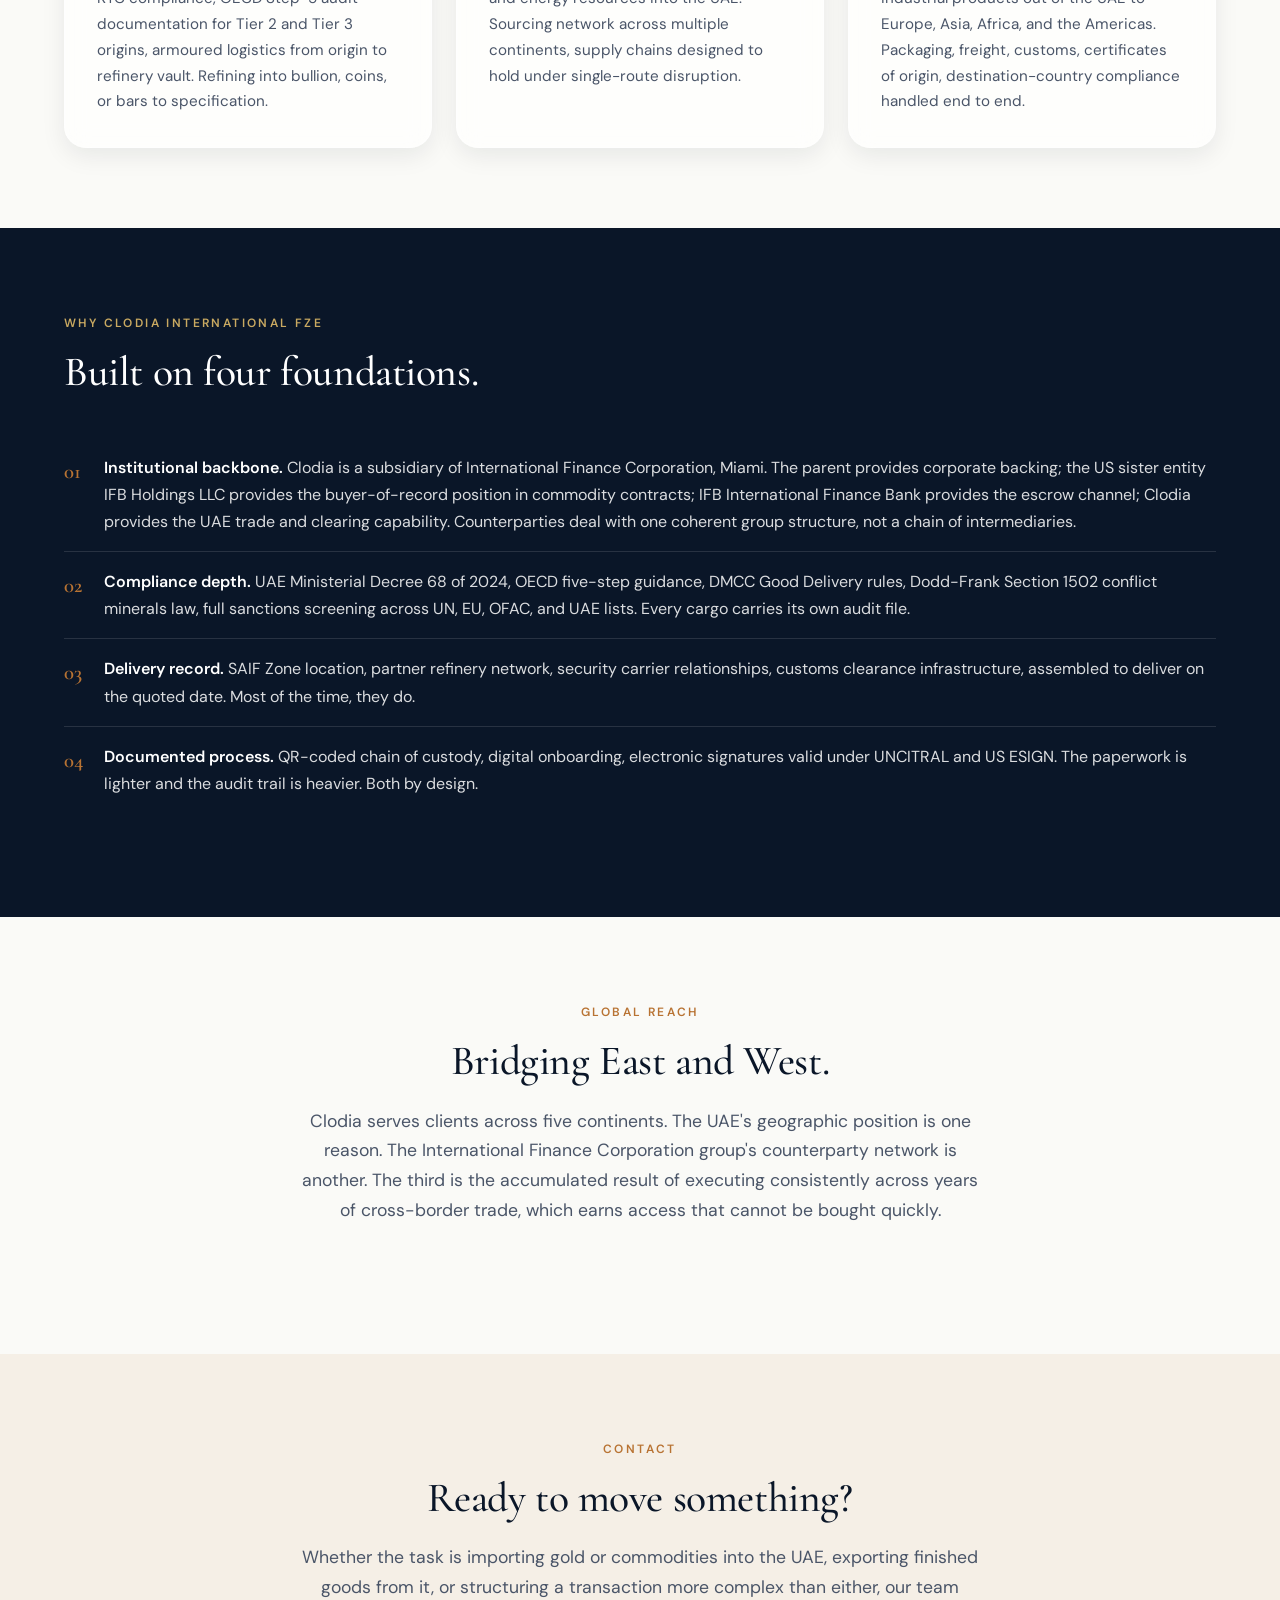
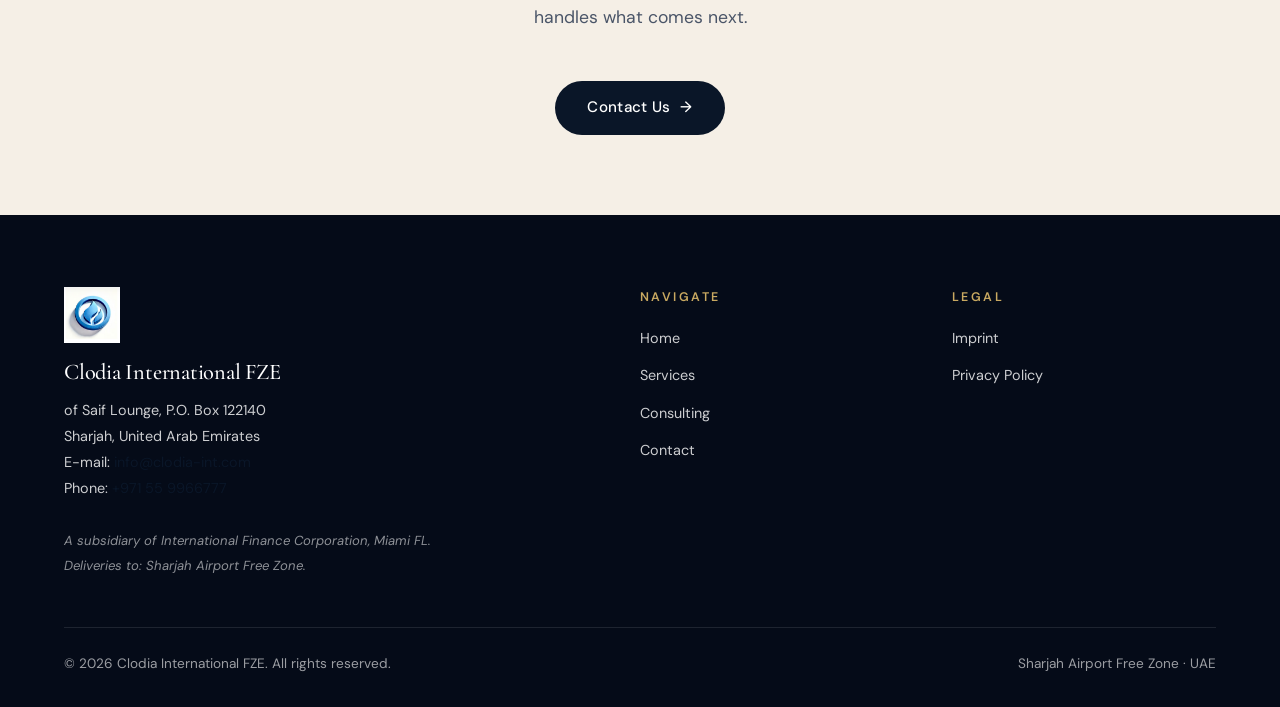
==== commit ac06eefc: "Install real Clodia logo and full favicon chain Replaces placeholder SVG logos and gradient favicons" ====
--- a/index.html
+++ b/index.html
@@ -24,7 +24,6 @@
 <meta name="twitter:description" content="UAE trade and clearing subsidiary of International Finance Corporation, Miami.">
 <meta name="twitter:image" content="https://www.clodia-int.com/assets/images/og-image.jpg">
 
-<link rel="icon" type="image/svg+xml" href="/assets/icons/favicon.svg">
 <link rel="icon" type="image/png" sizes="32x32" href="/assets/icons/favicon-32.png">
 <link rel="icon" type="image/png" sizes="16x16" href="/assets/icons/favicon-16.png">
 <link rel="apple-touch-icon" sizes="180x180" href="/assets/icons/apple-touch-icon.png">
@@ -42,7 +41,7 @@
   "@type": "Organization",
   "name": "Clodia International FZE",
   "url": "https://www.clodia-int.com/",
-  "logo": "https://www.clodia-int.com/assets/icons/logo.svg",
+  "logo": "https://www.clodia-int.com/assets/icons/logo.png",
   "description": "UAE trade and clearing subsidiary of International Finance Corporation (Miami), handling gold, precious metals, and commodities under documented compliance.",
   "parentOrganization": {
     "@type": "Organization",
@@ -76,7 +75,7 @@
 <nav class="nav">
   <div class="nav-inner">
     <a href="/" class="nav-brand">
-      <img src="/assets/icons/logo.svg" alt="Clodia International FZE">
+      <img src="/assets/icons/logo.png" alt="Clodia International FZE">
       <span>Clodia International <em style="font-style:normal;color:var(--copper)">FZE</em></span>
     </a>
     <button class="nav-toggle" aria-label="Toggle menu"><span></span><span></span><span></span></button>
@@ -202,7 +201,7 @@
   <div class="container">
     <div class="footer-grid">
       <div class="footer-brand">
-        <img src="/assets/icons/logo.svg" alt="Clodia International FZE">
+        <img src="/assets/icons/logo.png" alt="Clodia International FZE">
         <h4>Clodia International FZE</h4>
         <p>
           of Saif Lounge, P.O. Box 122140<br>
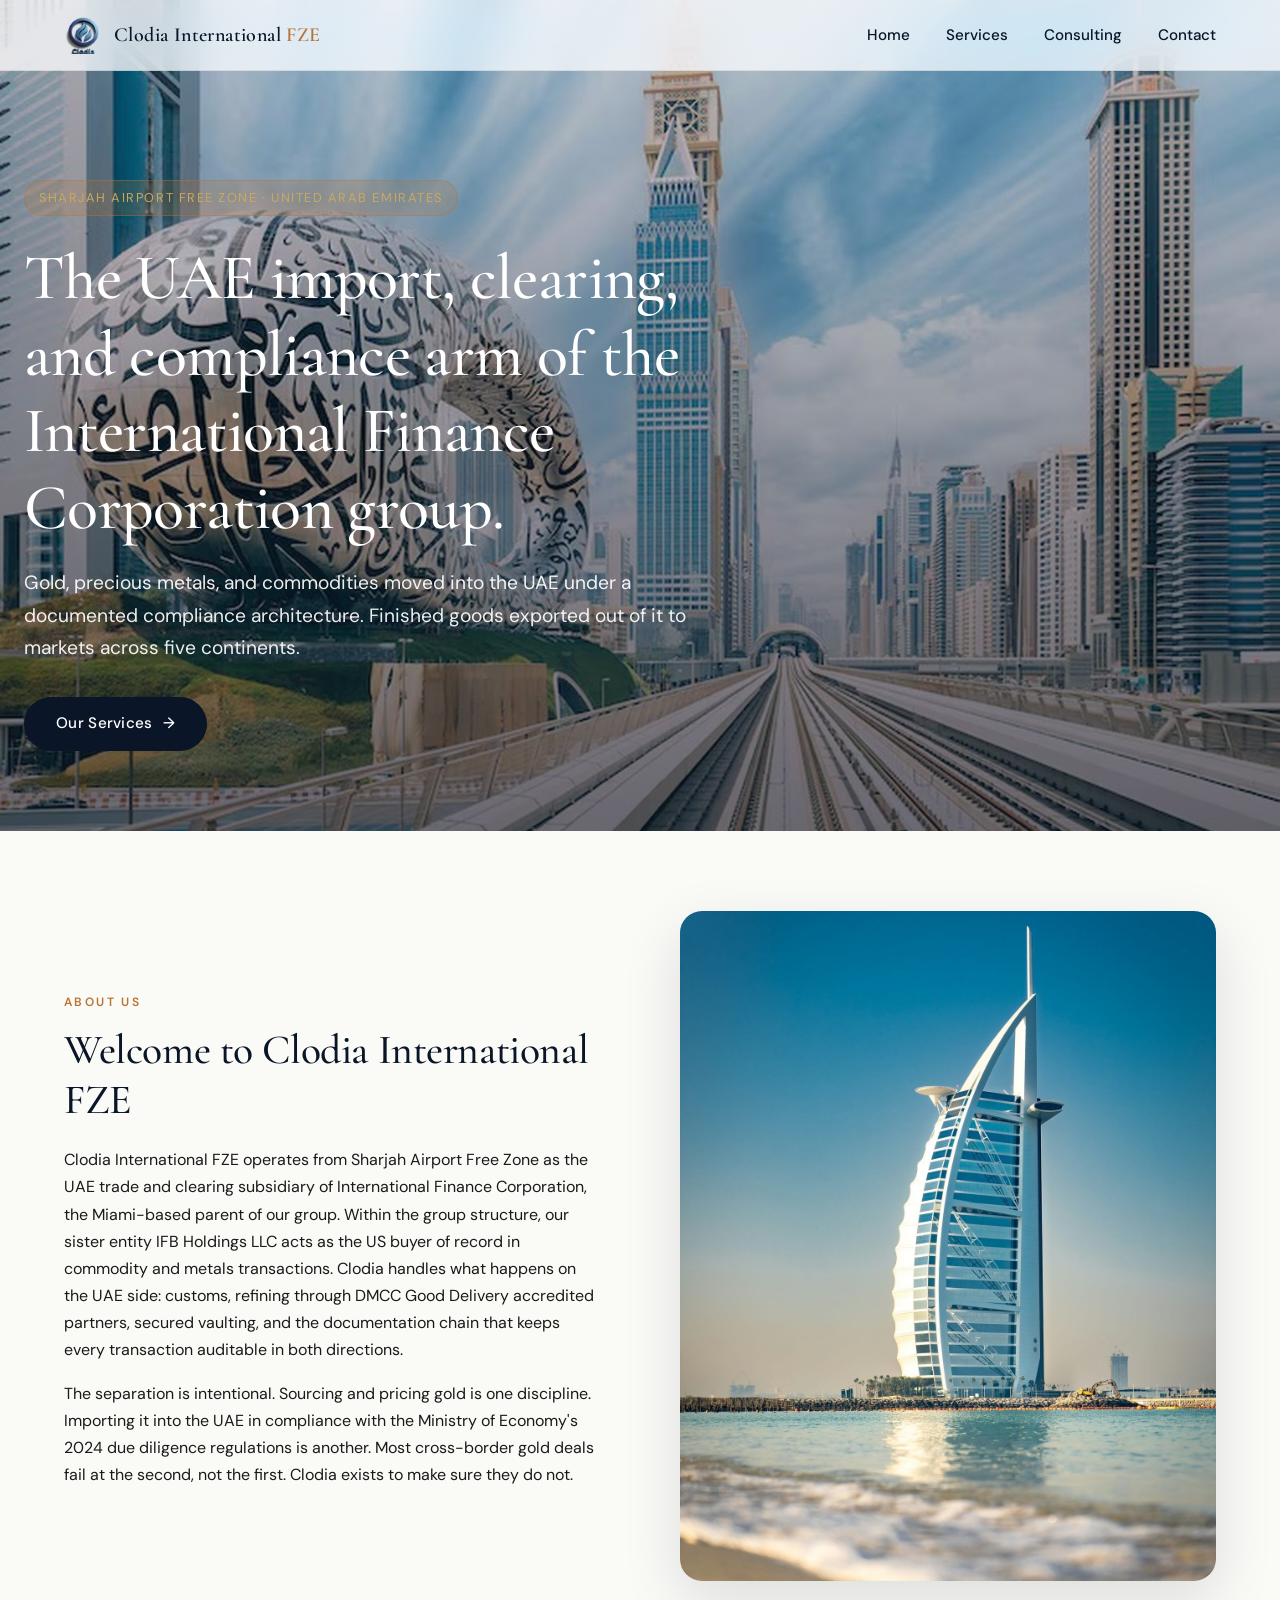
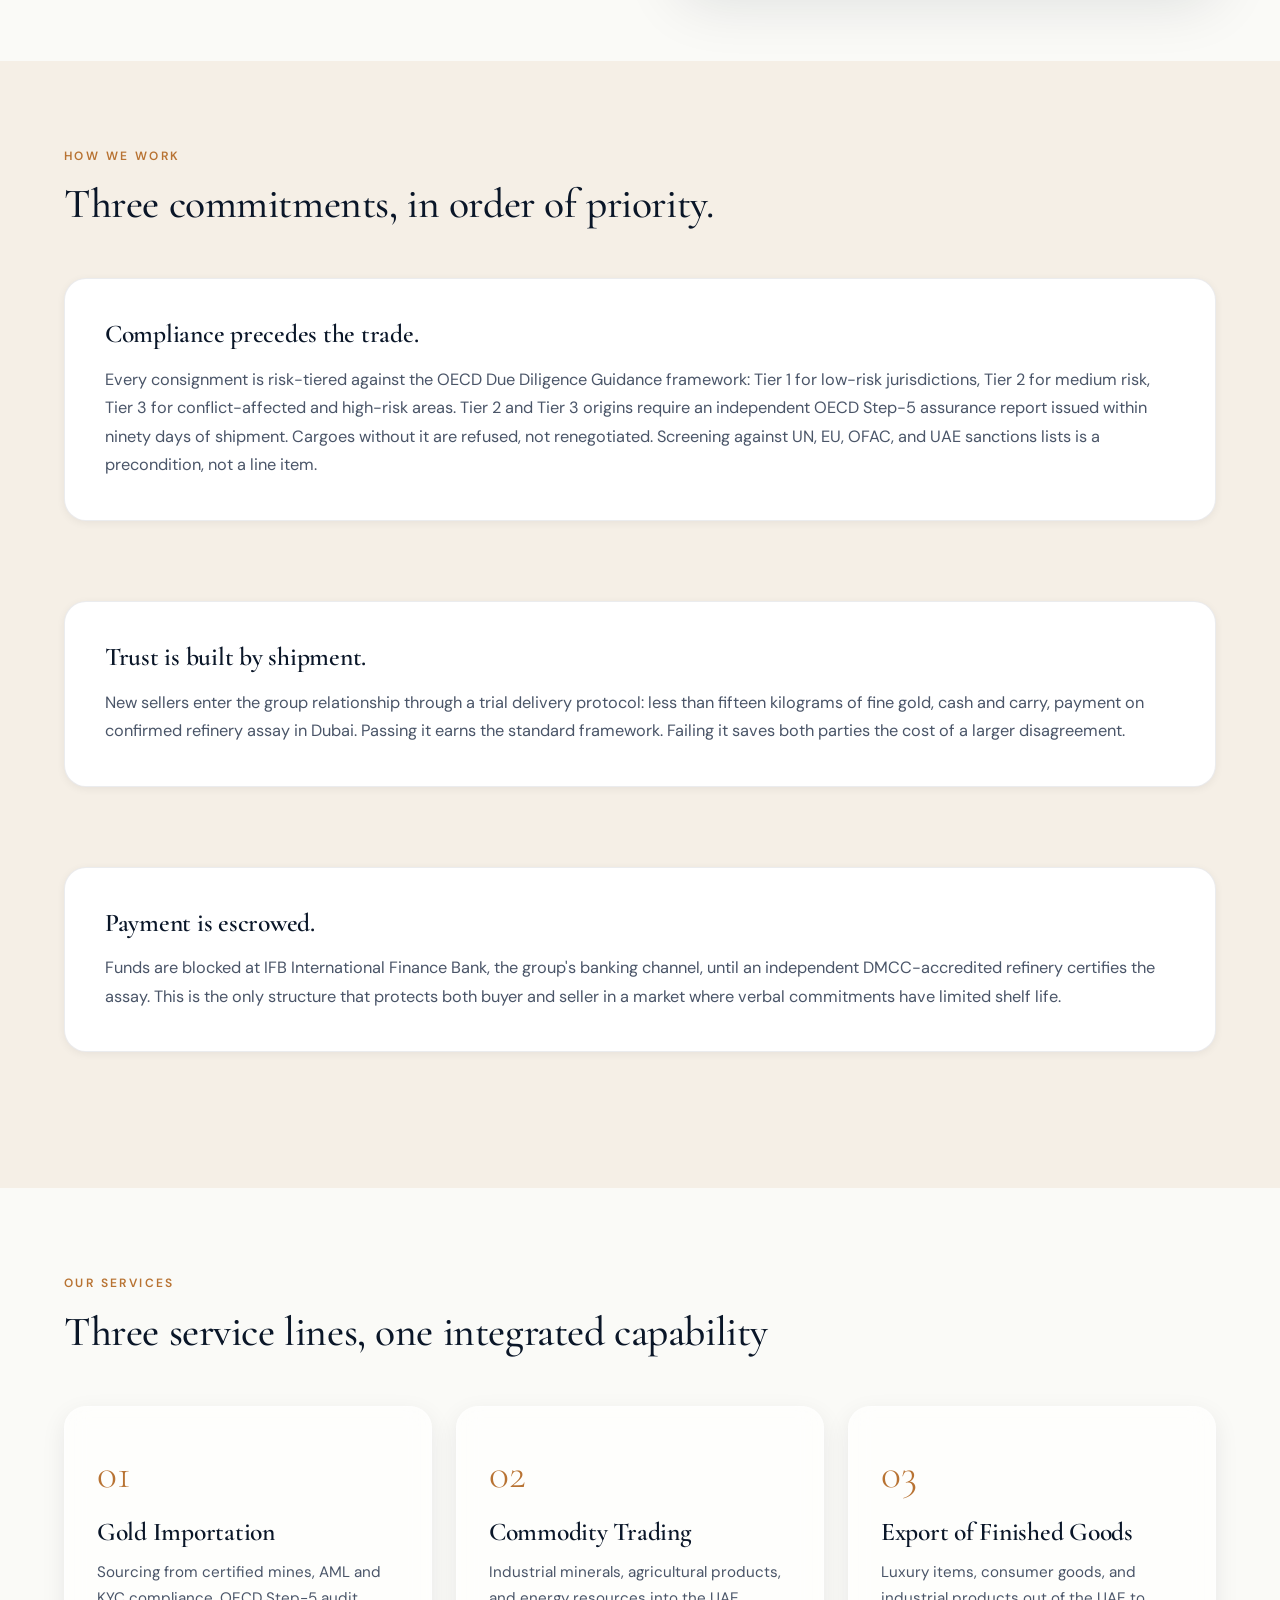
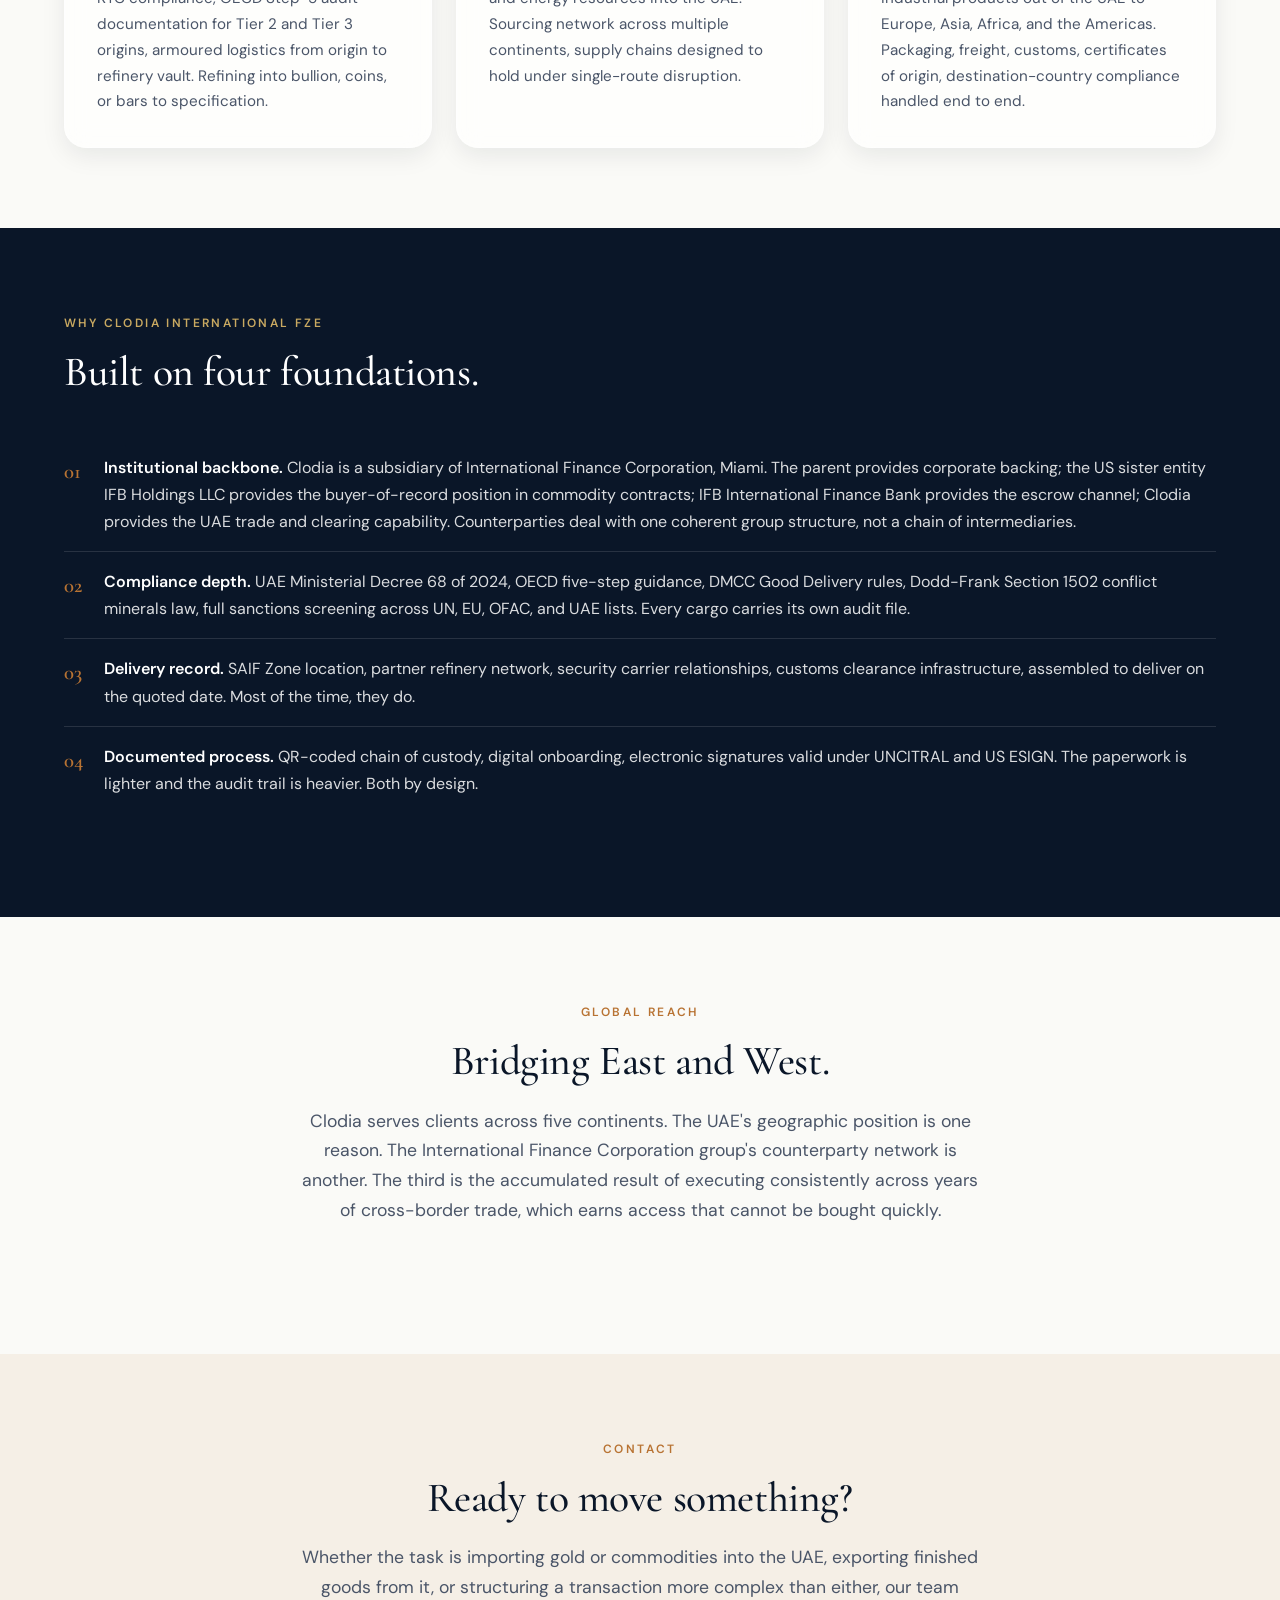
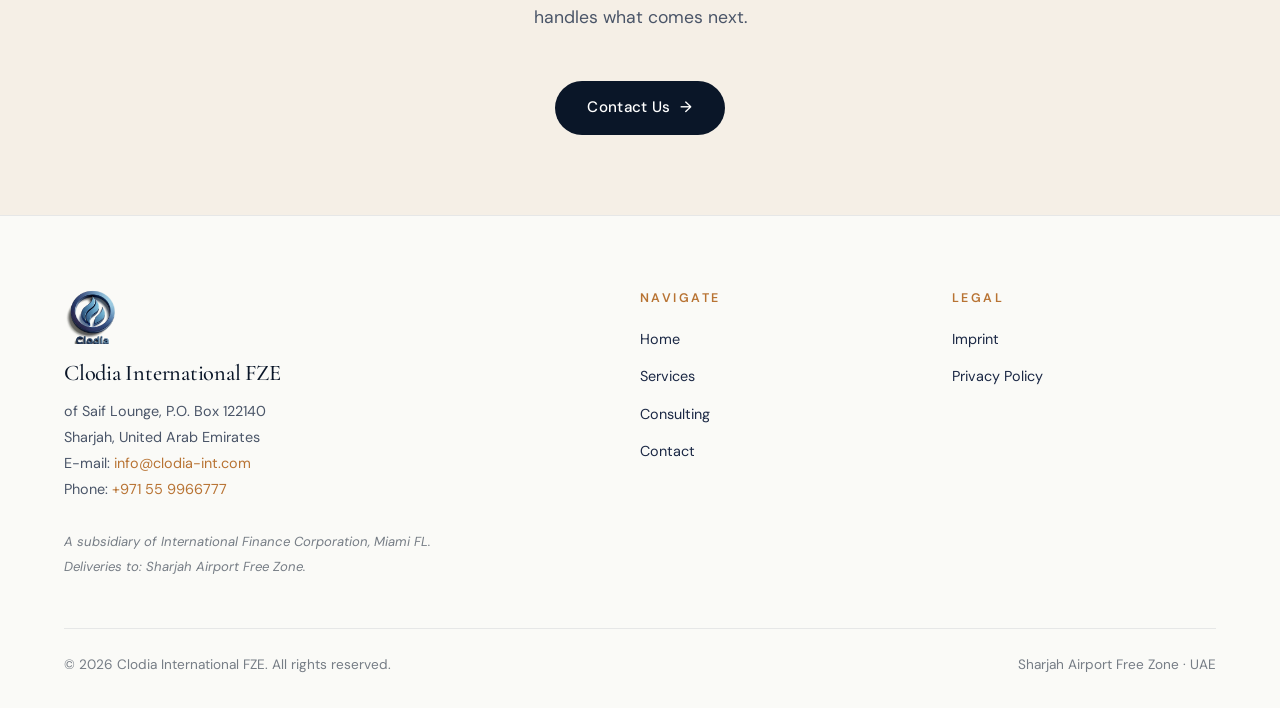
==== commit 6dfa8232: "Footer: flip from navy-deep to ivory to match header Footer now sits on the same ivory background as" ====
--- a/index.html
+++ b/index.html
@@ -33,7 +33,7 @@
 <link rel="preconnect" href="https://fonts.gstatic.com" crossorigin>
 <link href="https://fonts.googleapis.com/css2?family=Cormorant+Garamond:wght@400;500;600;700&family=DM+Sans:wght@400;500;600;700&display=swap" rel="stylesheet">
 
-<link rel="stylesheet" href="/assets/css/styles-v1.css">
+<link rel="stylesheet" href="/assets/css/styles-v2.css">
 
 <script type="application/ld+json">
 {
@@ -208,7 +208,7 @@
           Sharjah, United Arab Emirates<br>
           E-mail: <a href="mailto:info@clodia-int.com">info@clodia-int.com</a><br>
           Phone: <a href="tel:+971559966777">+971 55 9966777</a><br><br>
-          <em style="color:rgba(255,255,255,0.55);font-size:0.82rem">A subsidiary of International Finance Corporation, Miami FL.<br>Deliveries to: Sharjah Airport Free Zone.</em>
+          <em style="color:rgba(10,22,40,0.55);font-size:0.82rem">A subsidiary of International Finance Corporation, Miami FL.<br>Deliveries to: Sharjah Airport Free Zone.</em>
         </p>
       </div>
       <div class="footer-col">
--- a/assets/css/styles-v2.css
+++ b/assets/css/styles-v2.css
@@ -0,0 +1,667 @@
+/* ==========================================================================
+   Clodia International FZE - Global Stylesheet
+   Palette: Navy #0a1628, Copper #B87333, Cream #F5EFE6, Ivory #FAFAF7
+   Fonts: Cormorant Garamond (display), DM Sans (body)
+   ========================================================================== */
+
+:root {
+  --navy: #0a1628;
+  --navy-deep: #050b18;
+  --navy-soft: #1a2744;
+  --copper: #B87333;
+  --copper-light: #C9A961;
+  --copper-dark: #8a5426;
+  --cream: #F5EFE6;
+  --ivory: #FAFAF7;
+  --white: #ffffff;
+  --text: #1a1a1a;
+  --text-soft: #4a5568;
+  --border: rgba(10, 22, 40, 0.08);
+  --shadow-sm: 0 2px 8px rgba(10, 22, 40, 0.06);
+  --shadow-md: 0 8px 24px rgba(10, 22, 40, 0.08);
+  --shadow-lg: 0 20px 60px rgba(10, 22, 40, 0.12);
+  --glass-bg: rgba(255, 255, 255, 0.7);
+  --glass-border: rgba(255, 255, 255, 0.4);
+  --radius: 14px;
+  --radius-lg: 22px;
+  --transition: 0.4s cubic-bezier(0.16, 1, 0.3, 1);
+}
+
+* { margin: 0; padding: 0; box-sizing: border-box; }
+
+html { scroll-behavior: smooth; -webkit-text-size-adjust: 100%; }
+
+body {
+  font-family: 'DM Sans', -apple-system, sans-serif;
+  font-size: 16px;
+  line-height: 1.7;
+  color: var(--text);
+  background: var(--ivory);
+  overflow-x: hidden;
+  -webkit-font-smoothing: antialiased;
+  -moz-osx-font-smoothing: grayscale;
+}
+
+img { max-width: 100%; height: auto; display: block; }
+
+h1, h2, h3, h4 {
+  font-family: 'Cormorant Garamond', Georgia, serif;
+  font-weight: 500;
+  color: var(--navy);
+  line-height: 1.2;
+  letter-spacing: -0.01em;
+}
+
+h1 { font-size: clamp(2.4rem, 5vw, 4rem); font-weight: 500; }
+h2 { font-size: clamp(1.8rem, 3.5vw, 2.6rem); }
+h3 { font-size: clamp(1.3rem, 2.2vw, 1.6rem); font-weight: 600; }
+
+p { margin-bottom: 1rem; }
+
+a {
+  color: var(--navy);
+  text-decoration: none;
+  transition: color var(--transition);
+}
+
+a:hover { color: var(--copper); }
+
+.container {
+  max-width: 1200px;
+  margin: 0 auto;
+  padding: 0 24px;
+}
+
+.container-narrow {
+  max-width: 860px;
+  margin: 0 auto;
+  padding: 0 24px;
+}
+
+/* ============ NAVIGATION ============ */
+.nav {
+  position: fixed;
+  top: 0; left: 0; right: 0;
+  z-index: 100;
+  background: rgba(255, 255, 255, 0.75);
+  backdrop-filter: blur(20px) saturate(180%);
+  -webkit-backdrop-filter: blur(20px) saturate(180%);
+  border-bottom: 1px solid var(--border);
+  transition: all var(--transition);
+}
+
+.nav-inner {
+  max-width: 1200px;
+  margin: 0 auto;
+  padding: 16px 24px;
+  display: flex;
+  align-items: center;
+  justify-content: space-between;
+  gap: 24px;
+}
+
+.nav-brand {
+  display: flex;
+  align-items: center;
+  gap: 12px;
+  font-family: 'Cormorant Garamond', serif;
+  font-size: 1.25rem;
+  font-weight: 600;
+  color: var(--navy);
+  letter-spacing: 0.02em;
+}
+
+.nav-brand img { width: 38px; height: 38px; }
+
+.nav-links {
+  display: flex;
+  list-style: none;
+  gap: 36px;
+  align-items: center;
+}
+
+.nav-links a {
+  font-size: 0.95rem;
+  font-weight: 500;
+  color: var(--navy);
+  position: relative;
+  padding: 6px 0;
+}
+
+.nav-links a::after {
+  content: '';
+  position: absolute;
+  bottom: 0; left: 0;
+  width: 0;
+  height: 2px;
+  background: var(--copper);
+  transition: width var(--transition);
+}
+
+.nav-links a:hover::after,
+.nav-links a.active::after { width: 100%; }
+
+.nav-toggle {
+  display: none;
+  background: none;
+  border: none;
+  width: 32px;
+  height: 32px;
+  cursor: pointer;
+  padding: 0;
+}
+
+.nav-toggle span {
+  display: block;
+  width: 24px;
+  height: 2px;
+  background: var(--navy);
+  margin: 5px auto;
+  transition: all var(--transition);
+}
+
+@media (max-width: 860px) {
+  .nav-toggle { display: block; }
+  .nav-links {
+    position: absolute;
+    top: 100%;
+    left: 0; right: 0;
+    flex-direction: column;
+    background: rgba(255, 255, 255, 0.95);
+    backdrop-filter: blur(20px);
+    padding: 20px 24px;
+    gap: 16px;
+    border-bottom: 1px solid var(--border);
+    transform: translateY(-10px);
+    opacity: 0;
+    pointer-events: none;
+    transition: all var(--transition);
+  }
+  .nav-links.open { transform: translateY(0); opacity: 1; pointer-events: auto; }
+  .nav-brand { font-size: 1.05rem; }
+  .nav-brand img { width: 32px; height: 32px; }
+}
+
+/* ============ HERO ============ */
+.hero {
+  position: relative;
+  min-height: 80vh;
+  padding-top: 80px;
+  display: flex;
+  align-items: center;
+  overflow: hidden;
+}
+
+.hero-media {
+  position: absolute;
+  inset: 0;
+  z-index: 0;
+}
+
+.hero-media img,
+.hero-media video {
+  width: 100%;
+  height: 100%;
+  object-fit: cover;
+}
+
+.hero-media::after {
+  content: '';
+  position: absolute;
+  inset: 0;
+  background: linear-gradient(180deg, rgba(10, 22, 40, 0.2) 0%, rgba(10, 22, 40, 0.6) 100%);
+}
+
+.hero-content {
+  position: relative;
+  z-index: 2;
+  color: var(--white);
+  max-width: 720px;
+  padding: 100px 24px 80px;
+}
+
+.hero-content h1 {
+  color: var(--white);
+  margin-bottom: 20px;
+  animation: fadeUp 1s var(--transition) both;
+}
+
+.hero-content p {
+  font-size: 1.2rem;
+  color: rgba(255, 255, 255, 0.92);
+  margin-bottom: 32px;
+  animation: fadeUp 1s 0.15s var(--transition) both;
+}
+
+.hero-badge {
+  display: inline-block;
+  padding: 6px 14px;
+  background: rgba(184, 115, 51, 0.2);
+  border: 1px solid rgba(184, 115, 51, 0.4);
+  border-radius: 100px;
+  color: var(--copper-light);
+  font-size: 0.8rem;
+  letter-spacing: 0.12em;
+  text-transform: uppercase;
+  margin-bottom: 24px;
+  animation: fadeUp 1s var(--transition) both;
+}
+
+/* ============ BUTTONS ============ */
+.btn {
+  display: inline-flex;
+  align-items: center;
+  gap: 10px;
+  padding: 14px 32px;
+  border-radius: 100px;
+  font-family: 'DM Sans', sans-serif;
+  font-size: 0.95rem;
+  font-weight: 500;
+  letter-spacing: 0.02em;
+  cursor: pointer;
+  border: none;
+  transition: all var(--transition);
+  text-decoration: none;
+}
+
+.btn-primary {
+  background: var(--navy);
+  color: var(--white);
+}
+
+.btn-primary:hover {
+  background: var(--copper);
+  color: var(--white);
+  transform: translateY(-2px);
+  box-shadow: var(--shadow-md);
+}
+
+.btn-outline {
+  background: transparent;
+  color: var(--white);
+  border: 1.5px solid rgba(255, 255, 255, 0.6);
+}
+
+.btn-outline:hover {
+  background: var(--white);
+  color: var(--navy);
+  border-color: var(--white);
+}
+
+.btn-arrow::after {
+  content: '→';
+  transition: transform var(--transition);
+}
+
+.btn-arrow:hover::after { transform: translateX(4px); }
+
+/* ============ SECTIONS ============ */
+section {
+  padding: 80px 0;
+  position: relative;
+}
+
+.section-light { background: var(--ivory); }
+.section-cream { background: var(--cream); }
+.section-navy {
+  background: var(--navy);
+  color: var(--white);
+}
+.section-navy h1,
+.section-navy h2,
+.section-navy h3 { color: var(--white); }
+
+.eyebrow {
+  display: inline-block;
+  font-size: 0.75rem;
+  letter-spacing: 0.2em;
+  text-transform: uppercase;
+  color: var(--copper);
+  font-weight: 600;
+  margin-bottom: 14px;
+}
+
+.section-title {
+  margin-bottom: 20px;
+}
+
+.section-lead {
+  font-size: 1.1rem;
+  color: var(--text-soft);
+  max-width: 680px;
+  margin-bottom: 48px;
+}
+
+/* ============ GLASS CARDS ============ */
+.glass-grid {
+  display: grid;
+  grid-template-columns: repeat(auto-fit, minmax(280px, 1fr));
+  gap: 24px;
+  margin-top: 48px;
+}
+
+.glass-card {
+  position: relative;
+  padding: 32px;
+  border-radius: var(--radius-lg);
+  background: var(--glass-bg);
+  backdrop-filter: blur(12px) saturate(160%);
+  -webkit-backdrop-filter: blur(12px) saturate(160%);
+  border: 1px solid var(--glass-border);
+  box-shadow: var(--shadow-md);
+  transition: all var(--transition);
+  overflow: hidden;
+}
+
+.glass-card::before {
+  content: '';
+  position: absolute;
+  top: 0; left: 0;
+  width: 100%;
+  height: 3px;
+  background: linear-gradient(90deg, var(--copper), var(--copper-light));
+  transform: scaleX(0);
+  transform-origin: left;
+  transition: transform var(--transition);
+}
+
+.glass-card:hover {
+  transform: translateY(-6px);
+  box-shadow: var(--shadow-lg);
+}
+
+.glass-card:hover::before { transform: scaleX(1); }
+
+.glass-card .card-num {
+  font-family: 'Cormorant Garamond', serif;
+  font-size: 2.6rem;
+  color: var(--copper);
+  font-weight: 300;
+  margin-bottom: 8px;
+  display: block;
+}
+
+.glass-card h3 {
+  margin-bottom: 12px;
+  color: var(--navy);
+}
+
+.glass-card p {
+  color: var(--text-soft);
+  font-size: 0.95rem;
+  margin: 0;
+}
+
+/* ============ TWO-COLUMN ============ */
+.two-col {
+  display: grid;
+  grid-template-columns: 1fr 1fr;
+  gap: 80px;
+  align-items: center;
+}
+
+.two-col.reverse .col-media { order: 2; }
+
+.col-media {
+  position: relative;
+  border-radius: var(--radius-lg);
+  overflow: hidden;
+  aspect-ratio: 4/5;
+  box-shadow: var(--shadow-lg);
+}
+
+.col-media img,
+.col-media video {
+  width: 100%;
+  height: 100%;
+  object-fit: cover;
+}
+
+@media (max-width: 860px) {
+  .two-col { grid-template-columns: 1fr; gap: 40px; }
+  .two-col.reverse .col-media { order: 0; }
+  .col-media { aspect-ratio: 16/10; }
+}
+
+/* ============ SERVICE LIST (detailed) ============ */
+.service-block {
+  margin-bottom: 56px;
+  padding: 40px;
+  background: var(--white);
+  border-radius: var(--radius-lg);
+  border: 1px solid var(--border);
+  box-shadow: var(--shadow-sm);
+  transition: box-shadow var(--transition);
+}
+
+.service-block:hover { box-shadow: var(--shadow-md); }
+
+.service-block h3 {
+  display: flex;
+  align-items: baseline;
+  gap: 16px;
+  margin-bottom: 24px;
+  color: var(--navy);
+}
+
+.service-block h3 .num {
+  font-family: 'Cormorant Garamond', serif;
+  font-size: 2rem;
+  color: var(--copper);
+  font-weight: 400;
+  min-width: 48px;
+}
+
+.service-items {
+  display: grid;
+  gap: 20px;
+  margin-top: 16px;
+}
+
+.service-item {
+  padding-left: 28px;
+  position: relative;
+}
+
+.service-item::before {
+  content: '';
+  position: absolute;
+  left: 0; top: 10px;
+  width: 14px;
+  height: 2px;
+  background: var(--copper);
+}
+
+.service-item strong {
+  display: block;
+  color: var(--navy);
+  font-weight: 600;
+  margin-bottom: 4px;
+  font-size: 1.02rem;
+}
+
+.service-item p {
+  color: var(--text-soft);
+  font-size: 0.95rem;
+  margin: 0;
+  line-height: 1.65;
+}
+
+/* ============ LIST ============ */
+.lead-list {
+  list-style: none;
+  margin: 24px 0;
+}
+
+.lead-list li {
+  padding: 16px 0 16px 40px;
+  position: relative;
+  border-bottom: 1px solid var(--border);
+  color: var(--text);
+}
+
+.lead-list li:last-child { border-bottom: none; }
+
+.lead-list li::before {
+  content: attr(data-num);
+  position: absolute;
+  left: 0; top: 16px;
+  font-family: 'Cormorant Garamond', serif;
+  color: var(--copper);
+  font-size: 1.3rem;
+  font-weight: 600;
+}
+
+.lead-list li strong {
+  display: inline;
+  color: var(--navy);
+  font-weight: 600;
+}
+
+/* ============ FORM ============ */
+.form-wrap {
+  background: var(--white);
+  padding: 48px;
+  border-radius: var(--radius-lg);
+  box-shadow: var(--shadow-md);
+  border: 1px solid var(--border);
+}
+
+.form-grid {
+  display: grid;
+  grid-template-columns: 1fr 1fr 1fr;
+  gap: 20px;
+}
+
+@media (max-width: 700px) {
+  .form-grid { grid-template-columns: 1fr; }
+  .form-wrap { padding: 28px; }
+}
+
+.form-field {
+  display: flex;
+  flex-direction: column;
+}
+
+.form-field label {
+  font-size: 0.85rem;
+  font-weight: 500;
+  color: var(--navy);
+  margin-bottom: 8px;
+  letter-spacing: 0.02em;
+}
+
+.form-field input,
+.form-field textarea {
+  padding: 14px 16px;
+  border: 1px solid var(--border);
+  border-radius: var(--radius);
+  font-family: inherit;
+  font-size: 0.95rem;
+  background: var(--ivory);
+  color: var(--text);
+  transition: all var(--transition);
+}
+
+.form-field input:focus,
+.form-field textarea:focus {
+  outline: none;
+  border-color: var(--copper);
+  background: var(--white);
+  box-shadow: 0 0 0 3px rgba(184, 115, 51, 0.1);
+}
+
+.form-field textarea { resize: vertical; min-height: 140px; }
+
+.form-field.full { grid-column: 1 / -1; }
+
+.form-consent {
+  display: flex;
+  gap: 12px;
+  align-items: flex-start;
+  margin: 24px 0;
+  font-size: 0.88rem;
+  color: var(--text-soft);
+  line-height: 1.6;
+}
+
+.form-consent input { margin-top: 4px; }
+
+/* ============ FOOTER ============ */
+footer {
+  background: var(--ivory);
+  color: var(--text-soft);
+  padding: 72px 0 32px;
+  border-top: 1px solid var(--border);
+}
+
+.footer-grid {
+  display: grid;
+  grid-template-columns: 2fr 1fr 1fr;
+  gap: 48px;
+  margin-bottom: 48px;
+}
+
+@media (max-width: 780px) {
+  .footer-grid { grid-template-columns: 1fr; gap: 32px; }
+}
+
+.footer-brand img { width: 56px; margin-bottom: 16px; }
+
+.footer-brand h4 {
+  font-family: 'Cormorant Garamond', serif;
+  color: var(--navy);
+  font-size: 1.4rem;
+  margin-bottom: 12px;
+}
+
+.footer-brand p,
+.footer-col p { font-size: 0.9rem; line-height: 1.8; margin: 0; color: var(--text-soft); }
+
+.footer-brand a { color: var(--copper); }
+.footer-brand a:hover { color: var(--copper-dark); }
+
+.footer-col h5 {
+  font-size: 0.78rem;
+  letter-spacing: 0.2em;
+  text-transform: uppercase;
+  color: var(--copper);
+  margin-bottom: 16px;
+  font-weight: 600;
+}
+
+.footer-col ul { list-style: none; }
+.footer-col li { margin-bottom: 10px; }
+.footer-col a { color: var(--navy-soft); font-size: 0.9rem; }
+.footer-col a:hover { color: var(--copper); }
+
+.footer-bottom {
+  border-top: 1px solid var(--border);
+  padding-top: 24px;
+  display: flex;
+  justify-content: space-between;
+  flex-wrap: wrap;
+  gap: 16px;
+  font-size: 0.85rem;
+  color: rgba(10, 22, 40, 0.55);
+}
+
+/* ============ ANIMATIONS ============ */
+@keyframes fadeUp {
+  from { opacity: 0; transform: translateY(20px); }
+  to { opacity: 1; transform: translateY(0); }
+}
+
+.reveal {
+  opacity: 0;
+  transform: translateY(30px);
+  transition: opacity 0.9s var(--transition), transform 0.9s var(--transition);
+}
+
+.reveal.in { opacity: 1; transform: translateY(0); }
+
+/* ============ UTILS ============ */
+.text-center { text-align: center; }
+.mb-0 { margin-bottom: 0; }
+.mb-4 { margin-bottom: 32px; }
+.mt-4 { margin-top: 32px; }
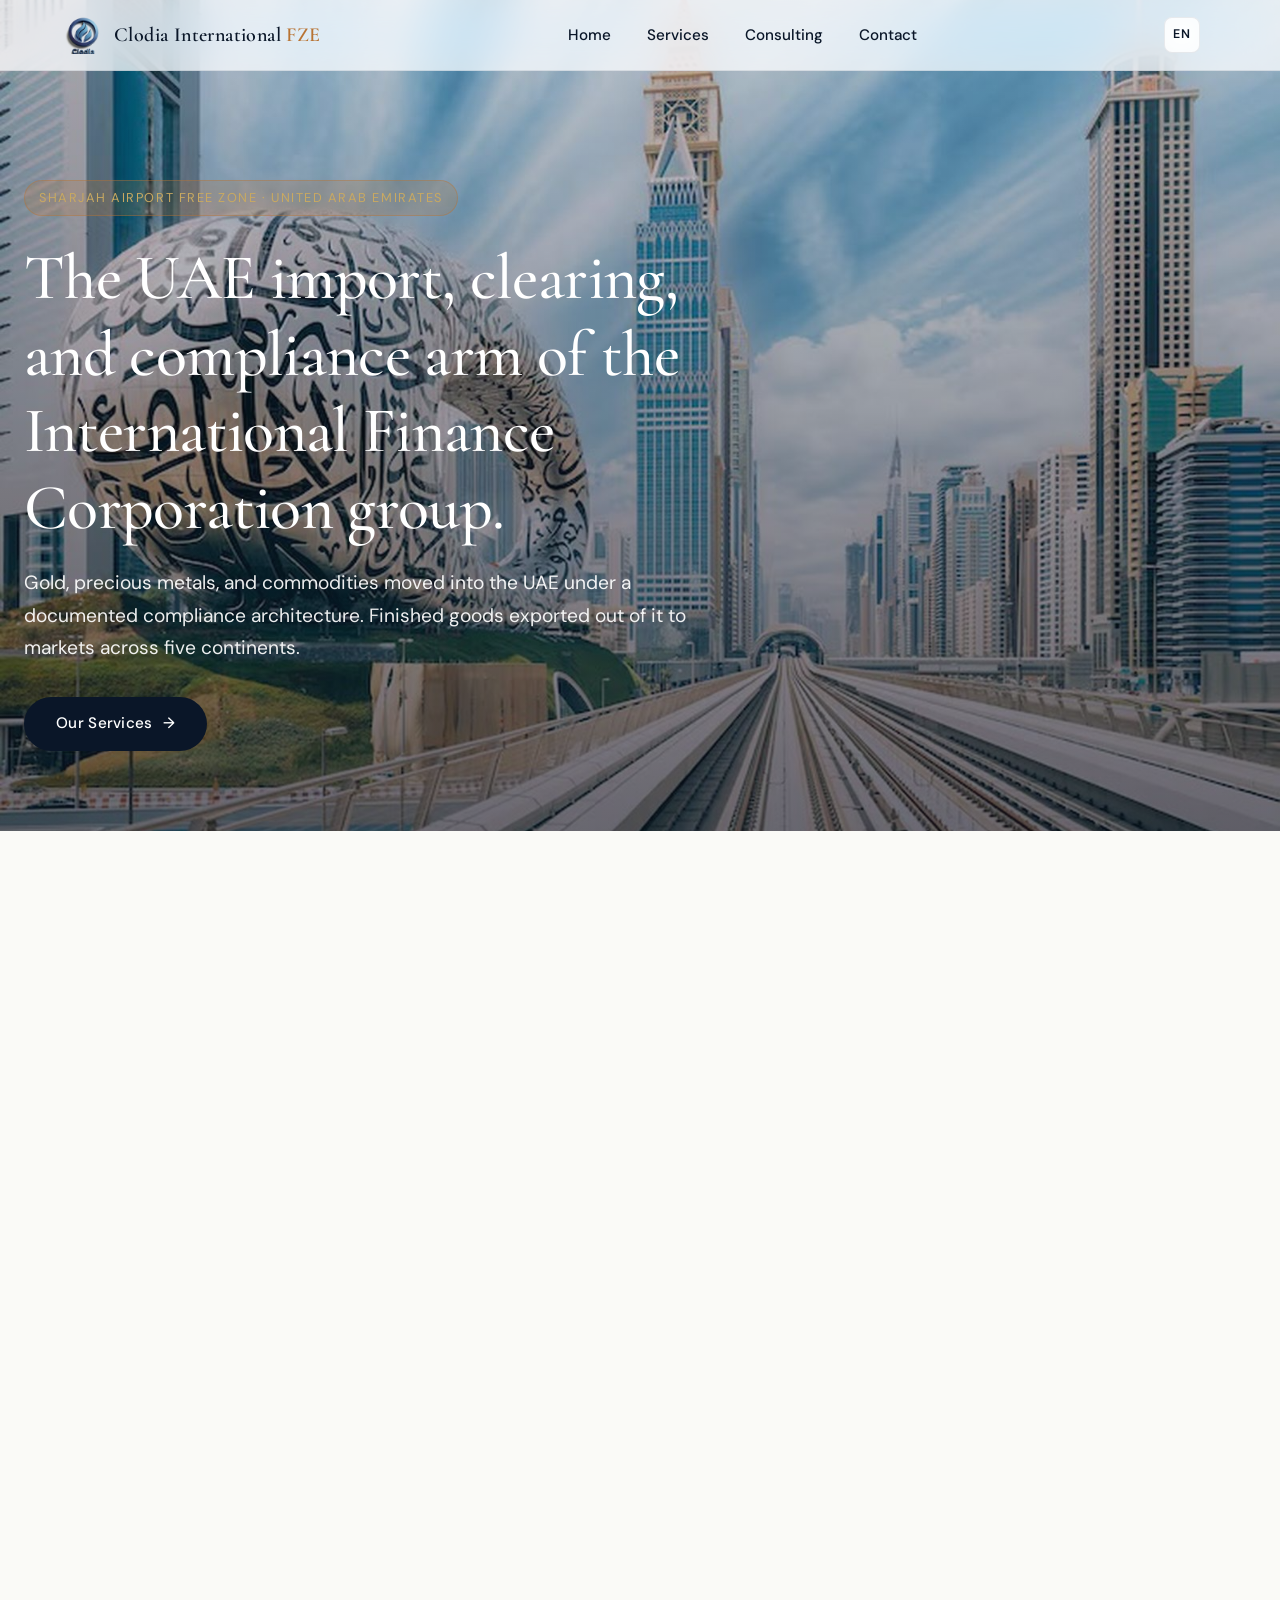
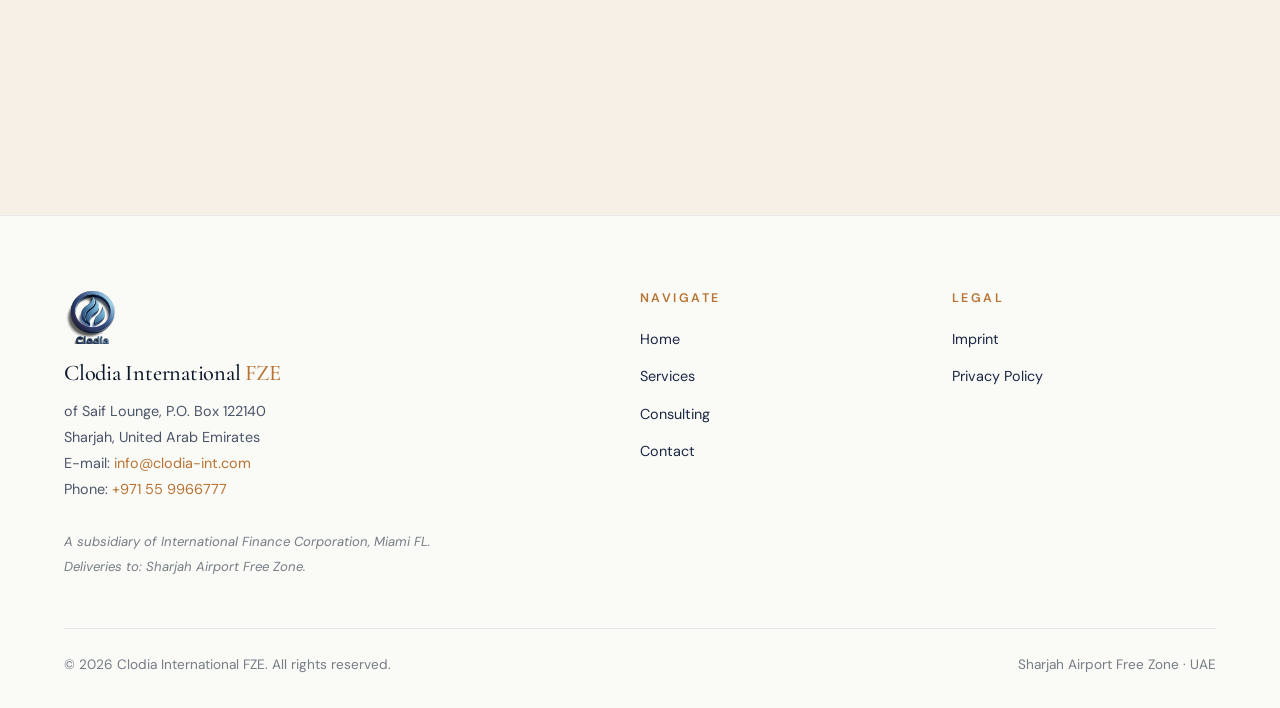
==== commit 18e89b6a: "feat(i18n): 14 languages with RTL, runtime switcher in nav Adds English, German, French, Spanish, It" ====
--- a/index.html
+++ b/index.html
@@ -1,40 +1,35 @@
 <!DOCTYPE html>
+
 <html lang="en">
 <head>
-<meta charset="UTF-8">
-<meta name="viewport" content="width=device-width, initial-scale=1.0">
-<title>Clodia International FZE — UAE Trade and Clearing, Gold and Commodities</title>
-<meta name="description" content="UAE trade and clearing subsidiary of International Finance Corporation, Miami. Gold, precious metals, and commodities imported into the UAE under a documented compliance architecture. Sharjah Airport Free Zone.">
-<meta name="keywords" content="Clodia International FZE, UAE gold import, precious metals trading Sharjah, commodity trading UAE, DMCC Good Delivery, OECD due diligence gold, International Finance Corporation Miami">
-<meta name="author" content="Clodia International FZE">
-<meta name="theme-color" content="#0a1628">
-<meta name="robots" content="index, follow">
-<link rel="canonical" href="https://www.clodia-int.com/">
-
-<meta property="og:type" content="website">
-<meta property="og:url" content="https://www.clodia-int.com/">
-<meta property="og:title" content="Clodia International FZE — UAE Trade and Clearing">
-<meta property="og:description" content="A subsidiary of International Finance Corporation, Miami. Gold, precious metals, and commodities handled under a documented compliance architecture.">
-<meta property="og:image" content="https://www.clodia-int.com/assets/images/og-image.jpg">
-<meta property="og:site_name" content="Clodia International FZE">
-<meta property="og:locale" content="en_US">
-
-<meta name="twitter:card" content="summary_large_image">
-<meta name="twitter:title" content="Clodia International FZE">
-<meta name="twitter:description" content="UAE trade and clearing subsidiary of International Finance Corporation, Miami.">
-<meta name="twitter:image" content="https://www.clodia-int.com/assets/images/og-image.jpg">
-
-<link rel="icon" type="image/png" sizes="32x32" href="/assets/icons/favicon-32.png">
-<link rel="icon" type="image/png" sizes="16x16" href="/assets/icons/favicon-16.png">
-<link rel="apple-touch-icon" sizes="180x180" href="/assets/icons/apple-touch-icon.png">
-<link rel="manifest" href="/site.webmanifest">
-
-<link rel="preconnect" href="https://fonts.googleapis.com">
-<link rel="preconnect" href="https://fonts.gstatic.com" crossorigin>
-<link href="https://fonts.googleapis.com/css2?family=Cormorant+Garamond:wght@400;500;600;700&family=DM+Sans:wght@400;500;600;700&display=swap" rel="stylesheet">
-
-<link rel="stylesheet" href="/assets/css/styles-v2.css">
-
+<meta charset="utf-8"/>
+<meta content="width=device-width, initial-scale=1.0" name="viewport"/>
+<title data-i18n="index.001.clodia_international_fze">Clodia International FZE — UAE Trade and Clearing, Gold and Commodities</title>
+<meta content="UAE trade and clearing subsidiary of International Finance Corporation, Miami. Gold, precious metals, and commodities imported into the UAE under a documented compliance architecture. Sharjah Airport Free Zone." data-i18n="index.002.uae_trade_and_clearing_s" data-i18n-attr="content" name="description"/>
+<meta content="Clodia International FZE, UAE gold import, precious metals trading Sharjah, commodity trading UAE, DMCC Good Delivery, OECD due diligence gold, International Finance Corporation Miami" name="keywords"/>
+<meta content="Clodia International FZE" name="author"/>
+<meta content="#0a1628" name="theme-color"/>
+<meta content="index, follow" name="robots"/>
+<link href="https://www.clodia-int.com/" rel="canonical"/>
+<meta content="website" property="og:type"/>
+<meta content="https://www.clodia-int.com/" property="og:url"/>
+<meta content="Clodia International FZE — UAE Trade and Clearing" property="og:title"/>
+<meta content="A subsidiary of International Finance Corporation, Miami. Gold, precious metals, and commodities handled under a documented compliance architecture." property="og:description"/>
+<meta content="https://www.clodia-int.com/assets/images/og-image.jpg" property="og:image"/>
+<meta content="Clodia International FZE" property="og:site_name"/>
+<meta content="en_US" property="og:locale"/>
+<meta content="summary_large_image" name="twitter:card"/>
+<meta content="Clodia International FZE" name="twitter:title"/>
+<meta content="UAE trade and clearing subsidiary of International Finance Corporation, Miami." name="twitter:description"/>
+<meta content="https://www.clodia-int.com/assets/images/og-image.jpg" name="twitter:image"/>
+<link href="/assets/icons/favicon-32.png" rel="icon" sizes="32x32" type="image/png"/>
+<link href="/assets/icons/favicon-16.png" rel="icon" sizes="16x16" type="image/png"/>
+<link href="/assets/icons/apple-touch-icon.png" rel="apple-touch-icon" sizes="180x180"/>
+<link href="/site.webmanifest" rel="manifest"/>
+<link href="https://fonts.googleapis.com" rel="preconnect"/>
+<link crossorigin="" href="https://fonts.gstatic.com" rel="preconnect"/>
+<link href="https://fonts.googleapis.com/css2?family=Cormorant+Garamond:wght@400;500;600;700&amp;family=DM+Sans:wght@400;500;600;700&amp;display=swap" rel="stylesheet"/>
+<link href="/assets/css/styles-v3.css" rel="stylesheet"/>
 <script type="application/ld+json">
 {
   "@context": "https://schema.org",
@@ -71,170 +66,160 @@
 </script>
 </head>
 <body>
-
 <nav class="nav">
-  <div class="nav-inner">
-    <a href="/" class="nav-brand">
-      <img src="/assets/icons/logo.png" alt="Clodia International FZE">
-      <span>Clodia International <em style="font-style:normal;color:var(--copper)">FZE</em></span>
-    </a>
-    <button class="nav-toggle" aria-label="Toggle menu"><span></span><span></span><span></span></button>
-    <ul class="nav-links">
-      <li><a href="/index.html">Home</a></li>
-      <li><a href="/services.html">Services</a></li>
-      <li><a href="/consulting.html">Consulting</a></li>
-      <li><a href="/contact.html">Contact</a></li>
-    </ul>
-  </div>
+<div class="nav-inner">
+<a class="nav-brand" href="/">
+<img alt="Clodia International FZE" src="/assets/icons/logo.png"/>
+<span data-i18n="index.003.clodia_international_fze" data-i18n-html="1">Clodia International <em style="font-style:normal;color:var(--copper)">FZE</em></span>
+</a>
+<button aria-label="Toggle menu" class="nav-toggle"><span></span><span></span><span></span></button>
+<ul class="nav-links">
+<li data-i18n="index.004.home" data-i18n-html="1"><a href="/index.html">Home</a></li>
+<li data-i18n="index.005.services" data-i18n-html="1"><a href="/services.html">Services</a></li>
+<li data-i18n="index.006.consulting" data-i18n-html="1"><a href="/consulting.html">Consulting</a></li>
+<li data-i18n="index.007.contact" data-i18n-html="1"><a href="/contact.html">Contact</a></li>
+</ul>
+</div>
 </nav>
-
 <header class="hero">
-  <div class="hero-media">
-    <img src="/assets/images/hero-dubai.jpg" alt="Dubai skyline at golden hour">
-  </div>
-  <div class="hero-content">
-    <span class="hero-badge">Sharjah Airport Free Zone · United Arab Emirates</span>
-    <h1>The UAE import, clearing, and compliance arm of the International Finance Corporation group.</h1>
-    <p>Gold, precious metals, and commodities moved into the UAE under a documented compliance architecture. Finished goods exported out of it to markets across five continents.</p>
-    <a href="/services.html" class="btn btn-primary btn-arrow">Our Services</a>
-  </div>
+<div class="hero-media">
+<img alt="Dubai skyline at golden hour" src="/assets/images/hero-dubai.jpg"/>
+</div>
+<div class="hero-content">
+<span class="hero-badge" data-i18n="index.008.sharjah_airport_free_zon" data-i18n-html="1">Sharjah Airport Free Zone · United Arab Emirates</span>
+<h1 data-i18n="index.009.the_uae_import_clearing" data-i18n-html="1">The UAE import, clearing, and compliance arm of the International Finance Corporation group.</h1>
+<p data-i18n="index.010.gold_precious_metals_and" data-i18n-html="1">Gold, precious metals, and commodities moved into the UAE under a documented compliance architecture. Finished goods exported out of it to markets across five continents.</p>
+<a class="btn btn-primary btn-arrow" data-i18n="index.011.our_services" href="/services.html">Our Services</a>
+</div>
 </header>
-
 <section class="section-light">
-  <div class="container">
-    <div class="two-col">
-      <div class="reveal">
-        <span class="eyebrow">About Us</span>
-        <h2 class="section-title">Welcome to Clodia International FZE</h2>
-        <p>Clodia International FZE operates from Sharjah Airport Free Zone as the UAE trade and clearing subsidiary of International Finance Corporation, the Miami-based parent of our group. Within the group structure, our sister entity IFB Holdings LLC acts as the US buyer of record in commodity and metals transactions. Clodia handles what happens on the UAE side: customs, refining through DMCC Good Delivery accredited partners, secured vaulting, and the documentation chain that keeps every transaction auditable in both directions.</p>
-        <p>The separation is intentional. Sourcing and pricing gold is one discipline. Importing it into the UAE in compliance with the Ministry of Economy's 2024 due diligence regulations is another. Most cross-border gold deals fail at the second, not the first. Clodia exists to make sure they do not.</p>
-      </div>
-      <div class="col-media reveal">
-        <img src="/assets/images/palm-jumeirah.jpg" alt="Palm Jumeirah aerial view">
-      </div>
-    </div>
-  </div>
-</section>
-
+<div class="container">
+<div class="two-col">
+<div class="reveal">
+<span class="eyebrow" data-i18n="index.012.about_us" data-i18n-html="1">About Us</span>
+<h2 class="section-title" data-i18n="index.013.welcome_to_clodia_intern" data-i18n-html="1">Welcome to Clodia International FZE</h2>
+<p data-i18n="index.014.clodia_international_fze" data-i18n-html="1">Clodia International FZE operates from Sharjah Airport Free Zone as the UAE trade and clearing subsidiary of International Finance Corporation, the Miami-based parent of our group. Within the group structure, our sister entity IFB Holdings LLC acts as the US buyer of record in commodity and metals transactions. Clodia handles what happens on the UAE side: customs, refining through DMCC Good Delivery accredited partners, secured vaulting, and the documentation chain that keeps every transaction auditable in both directions.</p>
+<p data-i18n="index.015.the_separation_is_intent" data-i18n-html="1">The separation is intentional. Sourcing and pricing gold is one discipline. Importing it into the UAE in compliance with the Ministry of Economy's 2024 due diligence regulations is another. Most cross-border gold deals fail at the second, not the first. Clodia exists to make sure they do not.</p>
+</div>
+<div class="col-media reveal">
+<img alt="Palm Jumeirah aerial view" src="/assets/images/palm-jumeirah.jpg"/>
+</div>
+</div>
+</div>
+</section>
 <section class="section-cream">
-  <div class="container">
-    <div class="reveal" style="max-width:860px">
-      <span class="eyebrow">How We Work</span>
-      <h2 class="section-title">Three commitments, in order of priority.</h2>
-    </div>
-    <div style="display:grid;gap:24px;margin-top:48px">
-      <article class="service-block reveal">
-        <h3 style="color:var(--navy);margin-bottom:16px">Compliance precedes the trade.</h3>
-        <p style="margin:0;color:var(--text-soft);font-size:1.02rem;line-height:1.75">Every consignment is risk-tiered against the OECD Due Diligence Guidance framework: Tier 1 for low-risk jurisdictions, Tier 2 for medium risk, Tier 3 for conflict-affected and high-risk areas. Tier 2 and Tier 3 origins require an independent OECD Step-5 assurance report issued within ninety days of shipment. Cargoes without it are refused, not renegotiated. Screening against UN, EU, OFAC, and UAE sanctions lists is a precondition, not a line item.</p>
-      </article>
-      <article class="service-block reveal">
-        <h3 style="color:var(--navy);margin-bottom:16px">Trust is built by shipment.</h3>
-        <p style="margin:0;color:var(--text-soft);font-size:1.02rem;line-height:1.75">New sellers enter the group relationship through a trial delivery protocol: less than fifteen kilograms of fine gold, cash and carry, payment on confirmed refinery assay in Dubai. Passing it earns the standard framework. Failing it saves both parties the cost of a larger disagreement.</p>
-      </article>
-      <article class="service-block reveal">
-        <h3 style="color:var(--navy);margin-bottom:16px">Payment is escrowed.</h3>
-        <p style="margin:0;color:var(--text-soft);font-size:1.02rem;line-height:1.75">Funds are blocked at IFB International Finance Bank, the group's banking channel, until an independent DMCC-accredited refinery certifies the assay. This is the only structure that protects both buyer and seller in a market where verbal commitments have limited shelf life.</p>
-      </article>
-    </div>
-  </div>
-</section>
-
+<div class="container">
+<div class="reveal" style="max-width:860px">
+<span class="eyebrow" data-i18n="index.016.how_we_work" data-i18n-html="1">How We Work</span>
+<h2 class="section-title" data-i18n="index.017.three_commitments_in_ord" data-i18n-html="1">Three commitments, in order of priority.</h2>
+</div>
+<div style="display:grid;gap:24px;margin-top:48px">
+<article class="service-block reveal">
+<h3 data-i18n="index.018.compliance_precedes_the" data-i18n-html="1" style="color:var(--navy);margin-bottom:16px">Compliance precedes the trade.</h3>
+<p data-i18n="index.019.every_consignment_is_ris" data-i18n-html="1" style="margin:0;color:var(--text-soft);font-size:1.02rem;line-height:1.75">Every consignment is risk-tiered against the OECD Due Diligence Guidance framework: Tier 1 for low-risk jurisdictions, Tier 2 for medium risk, Tier 3 for conflict-affected and high-risk areas. Tier 2 and Tier 3 origins require an independent OECD Step-5 assurance report issued within ninety days of shipment. Cargoes without it are refused, not renegotiated. Screening against UN, EU, OFAC, and UAE sanctions lists is a precondition, not a line item.</p>
+</article>
+<article class="service-block reveal">
+<h3 data-i18n="index.020.trust_is_built_by_shipme" data-i18n-html="1" style="color:var(--navy);margin-bottom:16px">Trust is built by shipment.</h3>
+<p data-i18n="index.021.new_sellers_enter_the_gr" data-i18n-html="1" style="margin:0;color:var(--text-soft);font-size:1.02rem;line-height:1.75">New sellers enter the group relationship through a trial delivery protocol: less than fifteen kilograms of fine gold, cash and carry, payment on confirmed refinery assay in Dubai. Passing it earns the standard framework. Failing it saves both parties the cost of a larger disagreement.</p>
+</article>
+<article class="service-block reveal">
+<h3 data-i18n="index.022.payment_is_escrowed" data-i18n-html="1" style="color:var(--navy);margin-bottom:16px">Payment is escrowed.</h3>
+<p data-i18n="index.023.funds_are_blocked_at_ifb" data-i18n-html="1" style="margin:0;color:var(--text-soft);font-size:1.02rem;line-height:1.75">Funds are blocked at IFB International Finance Bank, the group's banking channel, until an independent DMCC-accredited refinery certifies the assay. This is the only structure that protects both buyer and seller in a market where verbal commitments have limited shelf life.</p>
+</article>
+</div>
+</div>
+</section>
 <section class="section-light">
-  <div class="container">
-    <div class="reveal">
-      <span class="eyebrow">Our Services</span>
-      <h2 class="section-title">Three service lines, one integrated capability</h2>
-    </div>
-    <div class="glass-grid">
-      <div class="glass-card reveal">
-        <span class="card-num">01</span>
-        <h3>Gold Importation</h3>
-        <p>Sourcing from certified mines, AML and KYC compliance, OECD Step-5 audit documentation for Tier 2 and Tier 3 origins, armoured logistics from origin to refinery vault. Refining into bullion, coins, or bars to specification.</p>
-      </div>
-      <div class="glass-card reveal">
-        <span class="card-num">02</span>
-        <h3>Commodity Trading</h3>
-        <p>Industrial minerals, agricultural products, and energy resources into the UAE. Sourcing network across multiple continents, supply chains designed to hold under single-route disruption.</p>
-      </div>
-      <div class="glass-card reveal">
-        <span class="card-num">03</span>
-        <h3>Export of Finished Goods</h3>
-        <p>Luxury items, consumer goods, and industrial products out of the UAE to Europe, Asia, Africa, and the Americas. Packaging, freight, customs, certificates of origin, destination-country compliance handled end to end.</p>
-      </div>
-    </div>
-  </div>
-</section>
-
+<div class="container">
+<div class="reveal">
+<span class="eyebrow" data-i18n="index.011.our_services" data-i18n-html="1">Our Services</span>
+<h2 class="section-title" data-i18n="index.024.three_service_lines_one" data-i18n-html="1">Three service lines, one integrated capability</h2>
+</div>
+<div class="glass-grid">
+<div class="glass-card reveal">
+<span class="card-num">01</span>
+<h3 data-i18n="index.025.gold_importation" data-i18n-html="1">Gold Importation</h3>
+<p data-i18n="index.026.sourcing_from_certified" data-i18n-html="1">Sourcing from certified mines, AML and KYC compliance, OECD Step-5 audit documentation for Tier 2 and Tier 3 origins, armoured logistics from origin to refinery vault. Refining into bullion, coins, or bars to specification.</p>
+</div>
+<div class="glass-card reveal">
+<span class="card-num">02</span>
+<h3 data-i18n="index.027.commodity_trading" data-i18n-html="1">Commodity Trading</h3>
+<p data-i18n="index.028.industrial_minerals_agri" data-i18n-html="1">Industrial minerals, agricultural products, and energy resources into the UAE. Sourcing network across multiple continents, supply chains designed to hold under single-route disruption.</p>
+</div>
+<div class="glass-card reveal">
+<span class="card-num">03</span>
+<h3 data-i18n="index.029.export_of_finished_goods" data-i18n-html="1">Export of Finished Goods</h3>
+<p data-i18n="index.030.luxury_items_consumer_go" data-i18n-html="1">Luxury items, consumer goods, and industrial products out of the UAE to Europe, Asia, Africa, and the Americas. Packaging, freight, customs, certificates of origin, destination-country compliance handled end to end.</p>
+</div>
+</div>
+</div>
+</section>
 <section class="section-navy">
-  <div class="container">
-    <div class="reveal">
-      <span class="eyebrow" style="color:var(--copper-light)">Why Clodia International FZE</span>
-      <h2 class="section-title" style="color:var(--white)">Built on four foundations.</h2>
-    </div>
-    <ul class="lead-list reveal" style="margin-top:40px">
-      <li data-num="01" style="color:rgba(255,255,255,0.85);border-color:rgba(255,255,255,0.12)"><strong style="color:var(--white)">Institutional backbone.</strong> Clodia is a subsidiary of International Finance Corporation, Miami. The parent provides corporate backing; the US sister entity IFB Holdings LLC provides the buyer-of-record position in commodity contracts; IFB International Finance Bank provides the escrow channel; Clodia provides the UAE trade and clearing capability. Counterparties deal with one coherent group structure, not a chain of intermediaries.</li>
-      <li data-num="02" style="color:rgba(255,255,255,0.85);border-color:rgba(255,255,255,0.12)"><strong style="color:var(--white)">Compliance depth.</strong> UAE Ministerial Decree 68 of 2024, OECD five-step guidance, DMCC Good Delivery rules, Dodd-Frank Section 1502 conflict minerals law, full sanctions screening across UN, EU, OFAC, and UAE lists. Every cargo carries its own audit file.</li>
-      <li data-num="03" style="color:rgba(255,255,255,0.85);border-color:rgba(255,255,255,0.12)"><strong style="color:var(--white)">Delivery record.</strong> SAIF Zone location, partner refinery network, security carrier relationships, customs clearance infrastructure, assembled to deliver on the quoted date. Most of the time, they do.</li>
-      <li data-num="04" style="color:rgba(255,255,255,0.85);border-color:rgba(255,255,255,0.12)"><strong style="color:var(--white)">Documented process.</strong> QR-coded chain of custody, digital onboarding, electronic signatures valid under UNCITRAL and US ESIGN. The paperwork is lighter and the audit trail is heavier. Both by design.</li>
-    </ul>
-  </div>
-</section>
-
+<div class="container">
+<div class="reveal">
+<span class="eyebrow" data-i18n="index.031.why_clodia_international" data-i18n-html="1" style="color:var(--copper-light)">Why Clodia International FZE</span>
+<h2 class="section-title" data-i18n="index.032.built_on_four_foundation" data-i18n-html="1" style="color:var(--white)">Built on four foundations.</h2>
+</div>
+<ul class="lead-list reveal" style="margin-top:40px">
+<li data-i18n="index.033.institutional_backbone_c" data-i18n-html="1" data-num="01" style="color:rgba(255,255,255,0.85);border-color:rgba(255,255,255,0.12)"><strong style="color:var(--white)">Institutional backbone.</strong> Clodia is a subsidiary of International Finance Corporation, Miami. The parent provides corporate backing; the US sister entity IFB Holdings LLC provides the buyer-of-record position in commodity contracts; IFB International Finance Bank provides the escrow channel; Clodia provides the UAE trade and clearing capability. Counterparties deal with one coherent group structure, not a chain of intermediaries.</li>
+<li data-i18n="index.034.compliance_depth_uae_min" data-i18n-html="1" data-num="02" style="color:rgba(255,255,255,0.85);border-color:rgba(255,255,255,0.12)"><strong style="color:var(--white)">Compliance depth.</strong> UAE Ministerial Decree 68 of 2024, OECD five-step guidance, DMCC Good Delivery rules, Dodd-Frank Section 1502 conflict minerals law, full sanctions screening across UN, EU, OFAC, and UAE lists. Every cargo carries its own audit file.</li>
+<li data-i18n="index.035.delivery_record_saif_zon" data-i18n-html="1" data-num="03" style="color:rgba(255,255,255,0.85);border-color:rgba(255,255,255,0.12)"><strong style="color:var(--white)">Delivery record.</strong> SAIF Zone location, partner refinery network, security carrier relationships, customs clearance infrastructure, assembled to deliver on the quoted date. Most of the time, they do.</li>
+<li data-i18n="index.036.documented_process_qr_co" data-i18n-html="1" data-num="04" style="color:rgba(255,255,255,0.85);border-color:rgba(255,255,255,0.12)"><strong style="color:var(--white)">Documented process.</strong> QR-coded chain of custody, digital onboarding, electronic signatures valid under UNCITRAL and US ESIGN. The paperwork is lighter and the audit trail is heavier. Both by design.</li>
+</ul>
+</div>
+</section>
 <section class="section-light">
-  <div class="container-narrow text-center reveal">
-    <span class="eyebrow">Global Reach</span>
-    <h2 class="section-title">Bridging East and West.</h2>
-    <p class="section-lead" style="margin-left:auto;margin-right:auto">Clodia serves clients across five continents. The UAE's geographic position is one reason. The International Finance Corporation group's counterparty network is another. The third is the accumulated result of executing consistently across years of cross-border trade, which earns access that cannot be bought quickly.</p>
-  </div>
-</section>
-
+<div class="container-narrow text-center reveal">
+<span class="eyebrow" data-i18n="index.037.global_reach" data-i18n-html="1">Global Reach</span>
+<h2 class="section-title" data-i18n="index.038.bridging_east_and_west" data-i18n-html="1">Bridging East and West.</h2>
+<p class="section-lead" data-i18n="index.039.clodia_serves_clients_ac" data-i18n-html="1" style="margin-left:auto;margin-right:auto">Clodia serves clients across five continents. The UAE's geographic position is one reason. The International Finance Corporation group's counterparty network is another. The third is the accumulated result of executing consistently across years of cross-border trade, which earns access that cannot be bought quickly.</p>
+</div>
+</section>
 <section class="section-cream">
-  <div class="container-narrow text-center reveal">
-    <span class="eyebrow">Contact</span>
-    <h2 class="section-title">Ready to move something?</h2>
-    <p class="section-lead" style="margin-left:auto;margin-right:auto">Whether the task is importing gold or commodities into the UAE, exporting finished goods from it, or structuring a transaction more complex than either, our team handles what comes next.</p>
-    <a href="/contact.html" class="btn btn-primary btn-arrow">Contact Us</a>
-  </div>
-</section>
-
+<div class="container-narrow text-center reveal">
+<span class="eyebrow" data-i18n="index.007.contact" data-i18n-html="1">Contact</span>
+<h2 class="section-title" data-i18n="index.040.ready_to_move_something" data-i18n-html="1">Ready to move something?</h2>
+<p class="section-lead" data-i18n="index.041.whether_the_task_is_impo" data-i18n-html="1" style="margin-left:auto;margin-right:auto">Whether the task is importing gold or commodities into the UAE, exporting finished goods from it, or structuring a transaction more complex than either, our team handles what comes next.</p>
+<a class="btn btn-primary btn-arrow" data-i18n="index.042.contact_us" href="/contact.html">Contact Us</a>
+</div>
+</section>
 <footer>
-  <div class="container">
-    <div class="footer-grid">
-      <div class="footer-brand">
-        <img src="/assets/icons/logo.png" alt="Clodia International FZE">
-        <h4>Clodia International FZE</h4>
-        <p>
-          of Saif Lounge, P.O. Box 122140<br>
-          Sharjah, United Arab Emirates<br>
-          E-mail: <a href="mailto:info@clodia-int.com">info@clodia-int.com</a><br>
-          Phone: <a href="tel:+971559966777">+971 55 9966777</a><br><br>
-          <em style="color:rgba(10,22,40,0.55);font-size:0.82rem">A subsidiary of International Finance Corporation, Miami FL.<br>Deliveries to: Sharjah Airport Free Zone.</em>
-        </p>
-      </div>
-      <div class="footer-col">
-        <h5>Navigate</h5>
-        <ul>
-          <li><a href="/index.html">Home</a></li>
-          <li><a href="/services.html">Services</a></li>
-          <li><a href="/consulting.html">Consulting</a></li>
-          <li><a href="/contact.html">Contact</a></li>
-        </ul>
-      </div>
-      <div class="footer-col">
-        <h5>Legal</h5>
-        <ul>
-          <li><a href="/imprint.html">Imprint</a></li>
-          <li><a href="/privacy.html">Privacy Policy</a></li>
-        </ul>
-      </div>
-    </div>
-    <div class="footer-bottom">
-      <span>© <span data-year>2026</span> Clodia International FZE. All rights reserved.</span>
-      <span>Sharjah Airport Free Zone · UAE</span>
-    </div>
-  </div>
+<div class="container">
+<div class="footer-grid">
+<div class="footer-brand">
+<img alt="Clodia International FZE" src="/assets/icons/logo.png"/>
+<h4 data-i18n="index.003.clodia_international_fze" data-i18n-html="1">Clodia International FZE</h4>
+<p data-i18n="index.043.of_saif_lounge_p_o_box_1" data-i18n-html="1">
+          of Saif Lounge, P.O. Box 122140<br/>
+          Sharjah, United Arab Emirates<br/>
+          E-mail: <a href="mailto:info@clodia-int.com">info@clodia-int.com</a><br/>
+          Phone: <a href="tel:+971559966777">+971 55 9966777</a><br/><br/>
+<em style="color:rgba(10,22,40,0.55);font-size:0.82rem">A subsidiary of International Finance Corporation, Miami FL.<br/>Deliveries to: Sharjah Airport Free Zone.</em>
+</p>
+</div>
+<div class="footer-col">
+<h5 data-i18n="index.044.navigate" data-i18n-html="1">Navigate</h5>
+<ul>
+<li data-i18n="index.004.home" data-i18n-html="1"><a href="/index.html">Home</a></li>
+<li data-i18n="index.005.services" data-i18n-html="1"><a href="/services.html">Services</a></li>
+<li data-i18n="index.006.consulting" data-i18n-html="1"><a href="/consulting.html">Consulting</a></li>
+<li data-i18n="index.007.contact" data-i18n-html="1"><a href="/contact.html">Contact</a></li>
+</ul>
+</div>
+<div class="footer-col">
+<h5 data-i18n="index.045.legal" data-i18n-html="1">Legal</h5>
+<ul>
+<li data-i18n="index.046.imprint" data-i18n-html="1"><a href="/imprint.html">Imprint</a></li>
+<li data-i18n="index.047.privacy_policy" data-i18n-html="1"><a href="/privacy.html">Privacy Policy</a></li>
+</ul>
+</div>
+</div>
+<div class="footer-bottom">
+<span data-i18n="index.048.2026_clodia_internation" data-i18n-html="1">© <span data-year="">2026</span> Clodia International FZE. All rights reserved.</span>
+<span data-i18n="index.049.sharjah_airport_free_zon" data-i18n-html="1">Sharjah Airport Free Zone · UAE</span>
+</div>
+</div>
 </footer>
-
-<script src="/assets/js/script-v1.js" defer></script>
+<script defer="" src="/assets/js/script-v2.js"></script>
 </body>
 </html>
--- a/assets/css/styles-v3.css
+++ b/assets/css/styles-v3.css
@@ -0,0 +1,742 @@
+/* ==========================================================================
+   Clodia International FZE - Global Stylesheet
+   Palette: Navy #0a1628, Copper #B87333, Cream #F5EFE6, Ivory #FAFAF7
+   Fonts: Cormorant Garamond (display), DM Sans (body)
+   ========================================================================== */
+
+:root {
+  --navy: #0a1628;
+  --navy-deep: #050b18;
+  --navy-soft: #1a2744;
+  --copper: #B87333;
+  --copper-light: #C9A961;
+  --copper-dark: #8a5426;
+  --cream: #F5EFE6;
+  --ivory: #FAFAF7;
+  --white: #ffffff;
+  --text: #1a1a1a;
+  --text-soft: #4a5568;
+  --border: rgba(10, 22, 40, 0.08);
+  --shadow-sm: 0 2px 8px rgba(10, 22, 40, 0.06);
+  --shadow-md: 0 8px 24px rgba(10, 22, 40, 0.08);
+  --shadow-lg: 0 20px 60px rgba(10, 22, 40, 0.12);
+  --glass-bg: rgba(255, 255, 255, 0.7);
+  --glass-border: rgba(255, 255, 255, 0.4);
+  --radius: 14px;
+  --radius-lg: 22px;
+  --transition: 0.4s cubic-bezier(0.16, 1, 0.3, 1);
+}
+
+* { margin: 0; padding: 0; box-sizing: border-box; }
+
+html { scroll-behavior: smooth; -webkit-text-size-adjust: 100%; }
+
+body {
+  font-family: 'DM Sans', -apple-system, sans-serif;
+  font-size: 16px;
+  line-height: 1.7;
+  color: var(--text);
+  background: var(--ivory);
+  overflow-x: hidden;
+  -webkit-font-smoothing: antialiased;
+  -moz-osx-font-smoothing: grayscale;
+}
+
+img { max-width: 100%; height: auto; display: block; }
+
+h1, h2, h3, h4 {
+  font-family: 'Cormorant Garamond', Georgia, serif;
+  font-weight: 500;
+  color: var(--navy);
+  line-height: 1.2;
+  letter-spacing: -0.01em;
+}
+
+h1 { font-size: clamp(2.4rem, 5vw, 4rem); font-weight: 500; }
+h2 { font-size: clamp(1.8rem, 3.5vw, 2.6rem); }
+h3 { font-size: clamp(1.3rem, 2.2vw, 1.6rem); font-weight: 600; }
+
+p { margin-bottom: 1rem; }
+
+a {
+  color: var(--navy);
+  text-decoration: none;
+  transition: color var(--transition);
+}
+
+a:hover { color: var(--copper); }
+
+.container {
+  max-width: 1200px;
+  margin: 0 auto;
+  padding: 0 24px;
+}
+
+.container-narrow {
+  max-width: 860px;
+  margin: 0 auto;
+  padding: 0 24px;
+}
+
+/* ============ NAVIGATION ============ */
+.nav {
+  position: fixed;
+  top: 0; left: 0; right: 0;
+  z-index: 100;
+  background: rgba(255, 255, 255, 0.75);
+  backdrop-filter: blur(20px) saturate(180%);
+  -webkit-backdrop-filter: blur(20px) saturate(180%);
+  border-bottom: 1px solid var(--border);
+  transition: all var(--transition);
+}
+
+.nav-inner {
+  max-width: 1200px;
+  margin: 0 auto;
+  padding: 16px 24px;
+  display: flex;
+  align-items: center;
+  justify-content: space-between;
+  gap: 24px;
+}
+
+.nav-brand {
+  display: flex;
+  align-items: center;
+  gap: 12px;
+  font-family: 'Cormorant Garamond', serif;
+  font-size: 1.25rem;
+  font-weight: 600;
+  color: var(--navy);
+  letter-spacing: 0.02em;
+}
+
+.nav-brand img { width: 38px; height: 38px; }
+
+.nav-links {
+  display: flex;
+  list-style: none;
+  gap: 36px;
+  align-items: center;
+}
+
+.nav-links a {
+  font-size: 0.95rem;
+  font-weight: 500;
+  color: var(--navy);
+  position: relative;
+  padding: 6px 0;
+}
+
+.nav-links a::after {
+  content: '';
+  position: absolute;
+  bottom: 0; left: 0;
+  width: 0;
+  height: 2px;
+  background: var(--copper);
+  transition: width var(--transition);
+}
+
+.nav-links a:hover::after,
+.nav-links a.active::after { width: 100%; }
+
+.nav-toggle {
+  display: none;
+  background: none;
+  border: none;
+  width: 32px;
+  height: 32px;
+  cursor: pointer;
+  padding: 0;
+}
+
+.nav-toggle span {
+  display: block;
+  width: 24px;
+  height: 2px;
+  background: var(--navy);
+  margin: 5px auto;
+  transition: all var(--transition);
+}
+
+@media (max-width: 860px) {
+  .nav-toggle { display: block; }
+  .nav-links {
+    position: absolute;
+    top: 100%;
+    left: 0; right: 0;
+    flex-direction: column;
+    background: rgba(255, 255, 255, 0.95);
+    backdrop-filter: blur(20px);
+    padding: 20px 24px;
+    gap: 16px;
+    border-bottom: 1px solid var(--border);
+    transform: translateY(-10px);
+    opacity: 0;
+    pointer-events: none;
+    transition: all var(--transition);
+  }
+  .nav-links.open { transform: translateY(0); opacity: 1; pointer-events: auto; }
+  .nav-brand { font-size: 1.05rem; }
+  .nav-brand img { width: 32px; height: 32px; }
+}
+
+/* ============ HERO ============ */
+.hero {
+  position: relative;
+  min-height: 80vh;
+  padding-top: 80px;
+  display: flex;
+  align-items: center;
+  overflow: hidden;
+}
+
+.hero-media {
+  position: absolute;
+  inset: 0;
+  z-index: 0;
+}
+
+.hero-media img,
+.hero-media video {
+  width: 100%;
+  height: 100%;
+  object-fit: cover;
+}
+
+.hero-media::after {
+  content: '';
+  position: absolute;
+  inset: 0;
+  background: linear-gradient(180deg, rgba(10, 22, 40, 0.2) 0%, rgba(10, 22, 40, 0.6) 100%);
+}
+
+.hero-content {
+  position: relative;
+  z-index: 2;
+  color: var(--white);
+  max-width: 720px;
+  padding: 100px 24px 80px;
+}
+
+.hero-content h1 {
+  color: var(--white);
+  margin-bottom: 20px;
+  animation: fadeUp 1s var(--transition) both;
+}
+
+.hero-content p {
+  font-size: 1.2rem;
+  color: rgba(255, 255, 255, 0.92);
+  margin-bottom: 32px;
+  animation: fadeUp 1s 0.15s var(--transition) both;
+}
+
+.hero-badge {
+  display: inline-block;
+  padding: 6px 14px;
+  background: rgba(184, 115, 51, 0.2);
+  border: 1px solid rgba(184, 115, 51, 0.4);
+  border-radius: 100px;
+  color: var(--copper-light);
+  font-size: 0.8rem;
+  letter-spacing: 0.12em;
+  text-transform: uppercase;
+  margin-bottom: 24px;
+  animation: fadeUp 1s var(--transition) both;
+}
+
+/* ============ BUTTONS ============ */
+.btn {
+  display: inline-flex;
+  align-items: center;
+  gap: 10px;
+  padding: 14px 32px;
+  border-radius: 100px;
+  font-family: 'DM Sans', sans-serif;
+  font-size: 0.95rem;
+  font-weight: 500;
+  letter-spacing: 0.02em;
+  cursor: pointer;
+  border: none;
+  transition: all var(--transition);
+  text-decoration: none;
+}
+
+.btn-primary {
+  background: var(--navy);
+  color: var(--white);
+}
+
+.btn-primary:hover {
+  background: var(--copper);
+  color: var(--white);
+  transform: translateY(-2px);
+  box-shadow: var(--shadow-md);
+}
+
+.btn-outline {
+  background: transparent;
+  color: var(--white);
+  border: 1.5px solid rgba(255, 255, 255, 0.6);
+}
+
+.btn-outline:hover {
+  background: var(--white);
+  color: var(--navy);
+  border-color: var(--white);
+}
+
+.btn-arrow::after {
+  content: '→';
+  transition: transform var(--transition);
+}
+
+.btn-arrow:hover::after { transform: translateX(4px); }
+
+/* ============ SECTIONS ============ */
+section {
+  padding: 80px 0;
+  position: relative;
+}
+
+.section-light { background: var(--ivory); }
+.section-cream { background: var(--cream); }
+.section-navy {
+  background: var(--navy);
+  color: var(--white);
+}
+.section-navy h1,
+.section-navy h2,
+.section-navy h3 { color: var(--white); }
+
+.eyebrow {
+  display: inline-block;
+  font-size: 0.75rem;
+  letter-spacing: 0.2em;
+  text-transform: uppercase;
+  color: var(--copper);
+  font-weight: 600;
+  margin-bottom: 14px;
+}
+
+.section-title {
+  margin-bottom: 20px;
+}
+
+.section-lead {
+  font-size: 1.1rem;
+  color: var(--text-soft);
+  max-width: 680px;
+  margin-bottom: 48px;
+}
+
+/* ============ GLASS CARDS ============ */
+.glass-grid {
+  display: grid;
+  grid-template-columns: repeat(auto-fit, minmax(280px, 1fr));
+  gap: 24px;
+  margin-top: 48px;
+}
+
+.glass-card {
+  position: relative;
+  padding: 32px;
+  border-radius: var(--radius-lg);
+  background: var(--glass-bg);
+  backdrop-filter: blur(12px) saturate(160%);
+  -webkit-backdrop-filter: blur(12px) saturate(160%);
+  border: 1px solid var(--glass-border);
+  box-shadow: var(--shadow-md);
+  transition: all var(--transition);
+  overflow: hidden;
+}
+
+.glass-card::before {
+  content: '';
+  position: absolute;
+  top: 0; left: 0;
+  width: 100%;
+  height: 3px;
+  background: linear-gradient(90deg, var(--copper), var(--copper-light));
+  transform: scaleX(0);
+  transform-origin: left;
+  transition: transform var(--transition);
+}
+
+.glass-card:hover {
+  transform: translateY(-6px);
+  box-shadow: var(--shadow-lg);
+}
+
+.glass-card:hover::before { transform: scaleX(1); }
+
+.glass-card .card-num {
+  font-family: 'Cormorant Garamond', serif;
+  font-size: 2.6rem;
+  color: var(--copper);
+  font-weight: 300;
+  margin-bottom: 8px;
+  display: block;
+}
+
+.glass-card h3 {
+  margin-bottom: 12px;
+  color: var(--navy);
+}
+
+.glass-card p {
+  color: var(--text-soft);
+  font-size: 0.95rem;
+  margin: 0;
+}
+
+/* ============ TWO-COLUMN ============ */
+.two-col {
+  display: grid;
+  grid-template-columns: 1fr 1fr;
+  gap: 80px;
+  align-items: center;
+}
+
+.two-col.reverse .col-media { order: 2; }
+
+.col-media {
+  position: relative;
+  border-radius: var(--radius-lg);
+  overflow: hidden;
+  aspect-ratio: 4/5;
+  box-shadow: var(--shadow-lg);
+}
+
+.col-media img,
+.col-media video {
+  width: 100%;
+  height: 100%;
+  object-fit: cover;
+}
+
+@media (max-width: 860px) {
+  .two-col { grid-template-columns: 1fr; gap: 40px; }
+  .two-col.reverse .col-media { order: 0; }
+  .col-media { aspect-ratio: 16/10; }
+}
+
+/* ============ SERVICE LIST (detailed) ============ */
+.service-block {
+  margin-bottom: 56px;
+  padding: 40px;
+  background: var(--white);
+  border-radius: var(--radius-lg);
+  border: 1px solid var(--border);
+  box-shadow: var(--shadow-sm);
+  transition: box-shadow var(--transition);
+}
+
+.service-block:hover { box-shadow: var(--shadow-md); }
+
+.service-block h3 {
+  display: flex;
+  align-items: baseline;
+  gap: 16px;
+  margin-bottom: 24px;
+  color: var(--navy);
+}
+
+.service-block h3 .num {
+  font-family: 'Cormorant Garamond', serif;
+  font-size: 2rem;
+  color: var(--copper);
+  font-weight: 400;
+  min-width: 48px;
+}
+
+.service-items {
+  display: grid;
+  gap: 20px;
+  margin-top: 16px;
+}
+
+.service-item {
+  padding-left: 28px;
+  position: relative;
+}
+
+.service-item::before {
+  content: '';
+  position: absolute;
+  left: 0; top: 10px;
+  width: 14px;
+  height: 2px;
+  background: var(--copper);
+}
+
+.service-item strong {
+  display: block;
+  color: var(--navy);
+  font-weight: 600;
+  margin-bottom: 4px;
+  font-size: 1.02rem;
+}
+
+.service-item p {
+  color: var(--text-soft);
+  font-size: 0.95rem;
+  margin: 0;
+  line-height: 1.65;
+}
+
+/* ============ LIST ============ */
+.lead-list {
+  list-style: none;
+  margin: 24px 0;
+}
+
+.lead-list li {
+  padding: 16px 0 16px 40px;
+  position: relative;
+  border-bottom: 1px solid var(--border);
+  color: var(--text);
+}
+
+.lead-list li:last-child { border-bottom: none; }
+
+.lead-list li::before {
+  content: attr(data-num);
+  position: absolute;
+  left: 0; top: 16px;
+  font-family: 'Cormorant Garamond', serif;
+  color: var(--copper);
+  font-size: 1.3rem;
+  font-weight: 600;
+}
+
+.lead-list li strong {
+  display: inline;
+  color: var(--navy);
+  font-weight: 600;
+}
+
+/* ============ FORM ============ */
+.form-wrap {
+  background: var(--white);
+  padding: 48px;
+  border-radius: var(--radius-lg);
+  box-shadow: var(--shadow-md);
+  border: 1px solid var(--border);
+}
+
+.form-grid {
+  display: grid;
+  grid-template-columns: 1fr 1fr 1fr;
+  gap: 20px;
+}
+
+@media (max-width: 700px) {
+  .form-grid { grid-template-columns: 1fr; }
+  .form-wrap { padding: 28px; }
+}
+
+.form-field {
+  display: flex;
+  flex-direction: column;
+}
+
+.form-field label {
+  font-size: 0.85rem;
+  font-weight: 500;
+  color: var(--navy);
+  margin-bottom: 8px;
+  letter-spacing: 0.02em;
+}
+
+.form-field input,
+.form-field textarea {
+  padding: 14px 16px;
+  border: 1px solid var(--border);
+  border-radius: var(--radius);
+  font-family: inherit;
+  font-size: 0.95rem;
+  background: var(--ivory);
+  color: var(--text);
+  transition: all var(--transition);
+}
+
+.form-field input:focus,
+.form-field textarea:focus {
+  outline: none;
+  border-color: var(--copper);
+  background: var(--white);
+  box-shadow: 0 0 0 3px rgba(184, 115, 51, 0.1);
+}
+
+.form-field textarea { resize: vertical; min-height: 140px; }
+
+.form-field.full { grid-column: 1 / -1; }
+
+.form-consent {
+  display: flex;
+  gap: 12px;
+  align-items: flex-start;
+  margin: 24px 0;
+  font-size: 0.88rem;
+  color: var(--text-soft);
+  line-height: 1.6;
+}
+
+.form-consent input { margin-top: 4px; }
+
+/* ============ FOOTER ============ */
+footer {
+  background: var(--ivory);
+  color: var(--text-soft);
+  padding: 72px 0 32px;
+  border-top: 1px solid var(--border);
+}
+
+.footer-grid {
+  display: grid;
+  grid-template-columns: 2fr 1fr 1fr;
+  gap: 48px;
+  margin-bottom: 48px;
+}
+
+@media (max-width: 780px) {
+  .footer-grid { grid-template-columns: 1fr; gap: 32px; }
+}
+
+.footer-brand img { width: 56px; margin-bottom: 16px; }
+
+.footer-brand h4 {
+  font-family: 'Cormorant Garamond', serif;
+  color: var(--navy);
+  font-size: 1.4rem;
+  margin-bottom: 12px;
+}
+
+.footer-brand p,
+.footer-col p { font-size: 0.9rem; line-height: 1.8; margin: 0; color: var(--text-soft); }
+
+.footer-brand a { color: var(--copper); }
+.footer-brand a:hover { color: var(--copper-dark); }
+
+.footer-col h5 {
+  font-size: 0.78rem;
+  letter-spacing: 0.2em;
+  text-transform: uppercase;
+  color: var(--copper);
+  margin-bottom: 16px;
+  font-weight: 600;
+}
+
+.footer-col ul { list-style: none; }
+.footer-col li { margin-bottom: 10px; }
+.footer-col a { color: var(--navy-soft); font-size: 0.9rem; }
+.footer-col a:hover { color: var(--copper); }
+
+.footer-bottom {
+  border-top: 1px solid var(--border);
+  padding-top: 24px;
+  display: flex;
+  justify-content: space-between;
+  flex-wrap: wrap;
+  gap: 16px;
+  font-size: 0.85rem;
+  color: rgba(10, 22, 40, 0.55);
+}
+
+/* ============ ANIMATIONS ============ */
+@keyframes fadeUp {
+  from { opacity: 0; transform: translateY(20px); }
+  to { opacity: 1; transform: translateY(0); }
+}
+
+.reveal {
+  opacity: 0;
+  transform: translateY(30px);
+  transition: opacity 0.9s var(--transition), transform 0.9s var(--transition);
+}
+
+.reveal.in { opacity: 1; transform: translateY(0); }
+
+/* ============ UTILS ============ */
+.text-center { text-align: center; }
+.mb-0 { margin-bottom: 0; }
+.mb-4 { margin-bottom: 32px; }
+.mt-4 { margin-top: 32px; }
+
+
+/* ============ LANGUAGE SWITCHER ============ */
+.lang-switcher {
+  position: relative;
+  display: flex;
+  align-items: center;
+  margin-right: 16px;
+  order: 2;  /* between nav-links and nav-toggle */
+}
+
+.lang-switcher .lang-current {
+  font-size: 0.78rem;
+  font-weight: 600;
+  letter-spacing: 0.08em;
+  color: var(--navy);
+  padding: 6px 8px;
+  border: 1px solid var(--border);
+  border-radius: 8px;
+  background: rgba(255, 255, 255, 0.8);
+  backdrop-filter: blur(8px);
+  pointer-events: none;
+  transition: var(--transition);
+}
+
+.lang-switcher select {
+  position: absolute;
+  inset: 0;
+  width: 100%;
+  height: 100%;
+  opacity: 0;
+  cursor: pointer;
+  appearance: none;
+  font: inherit;
+}
+
+.lang-switcher:hover .lang-current {
+  border-color: var(--copper);
+  color: var(--copper);
+}
+
+@media (max-width: 780px) {
+  .lang-switcher { margin-right: 10px; }
+  .lang-switcher .lang-current { padding: 5px 7px; font-size: 0.72rem; }
+}
+
+/* ============ RTL SUPPORT ============ */
+html[dir="rtl"] body { direction: rtl; text-align: right; }
+html[dir="rtl"] .nav-inner,
+html[dir="rtl"] .hero-content,
+html[dir="rtl"] .two-col,
+html[dir="rtl"] .glass-grid,
+html[dir="rtl"] .service-items,
+html[dir="rtl"] .footer-grid,
+html[dir="rtl"] .footer-bottom,
+html[dir="rtl"] .form-grid { direction: rtl; }
+
+html[dir="rtl"] .nav-links { padding-right: 0; }
+html[dir="rtl"] .btn-arrow::after { content: "←"; margin-right: 6px; margin-left: 0; }
+html[dir="rtl"] .lang-switcher { margin-right: 0; margin-left: 16px; }
+html[dir="rtl"] .card-num,
+html[dir="rtl"] .num { direction: ltr; }  /* keep numeric card labels LTR */
+
+html[dir="rtl"] .eyebrow,
+html[dir="rtl"] .hero-badge { letter-spacing: 0.05em; }
+
+/* Headings and numeric sequences remain LTR for aesthetic consistency */
+html[dir="rtl"] time,
+html[dir="rtl"] [data-ltr] { direction: ltr; unicode-bidi: isolate; }
+
+html[dir="rtl"] .service-block .num {
+  float: right;
+  margin-left: 12px;
+  margin-right: 0;
+}
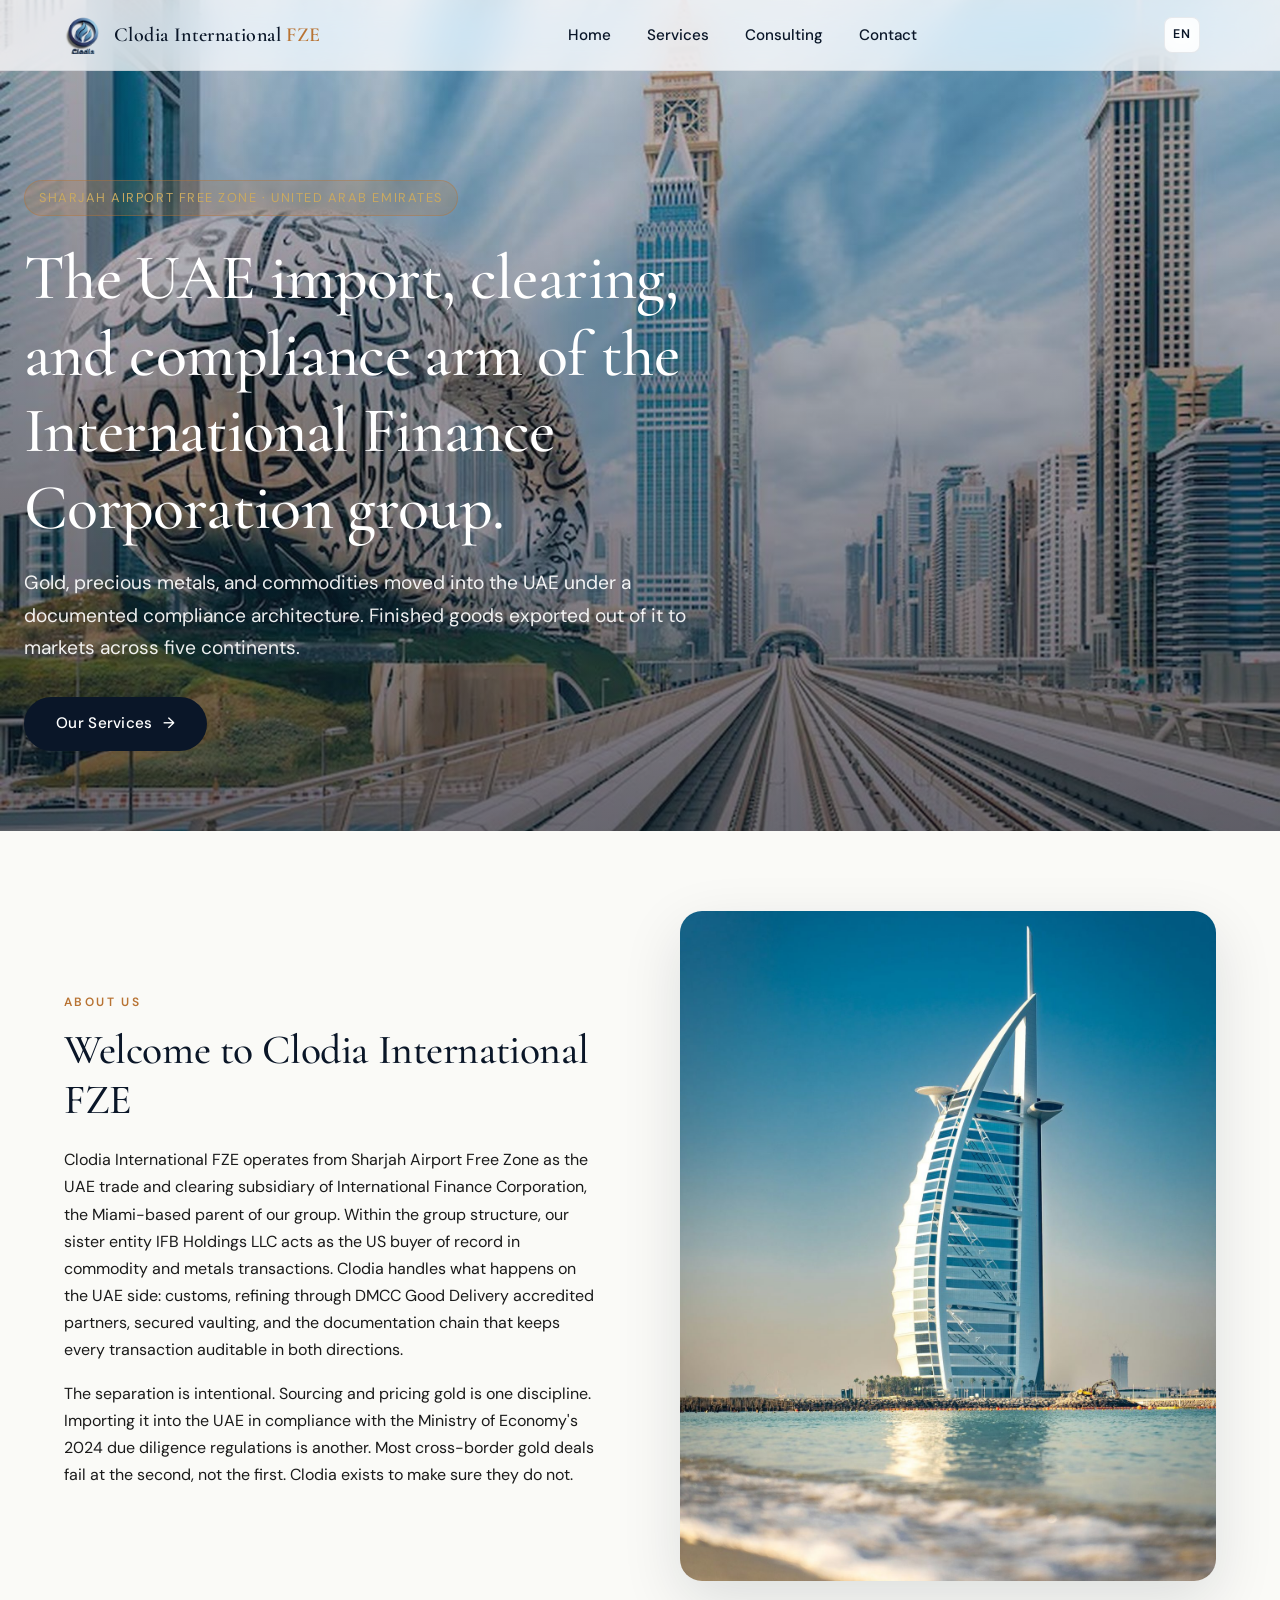
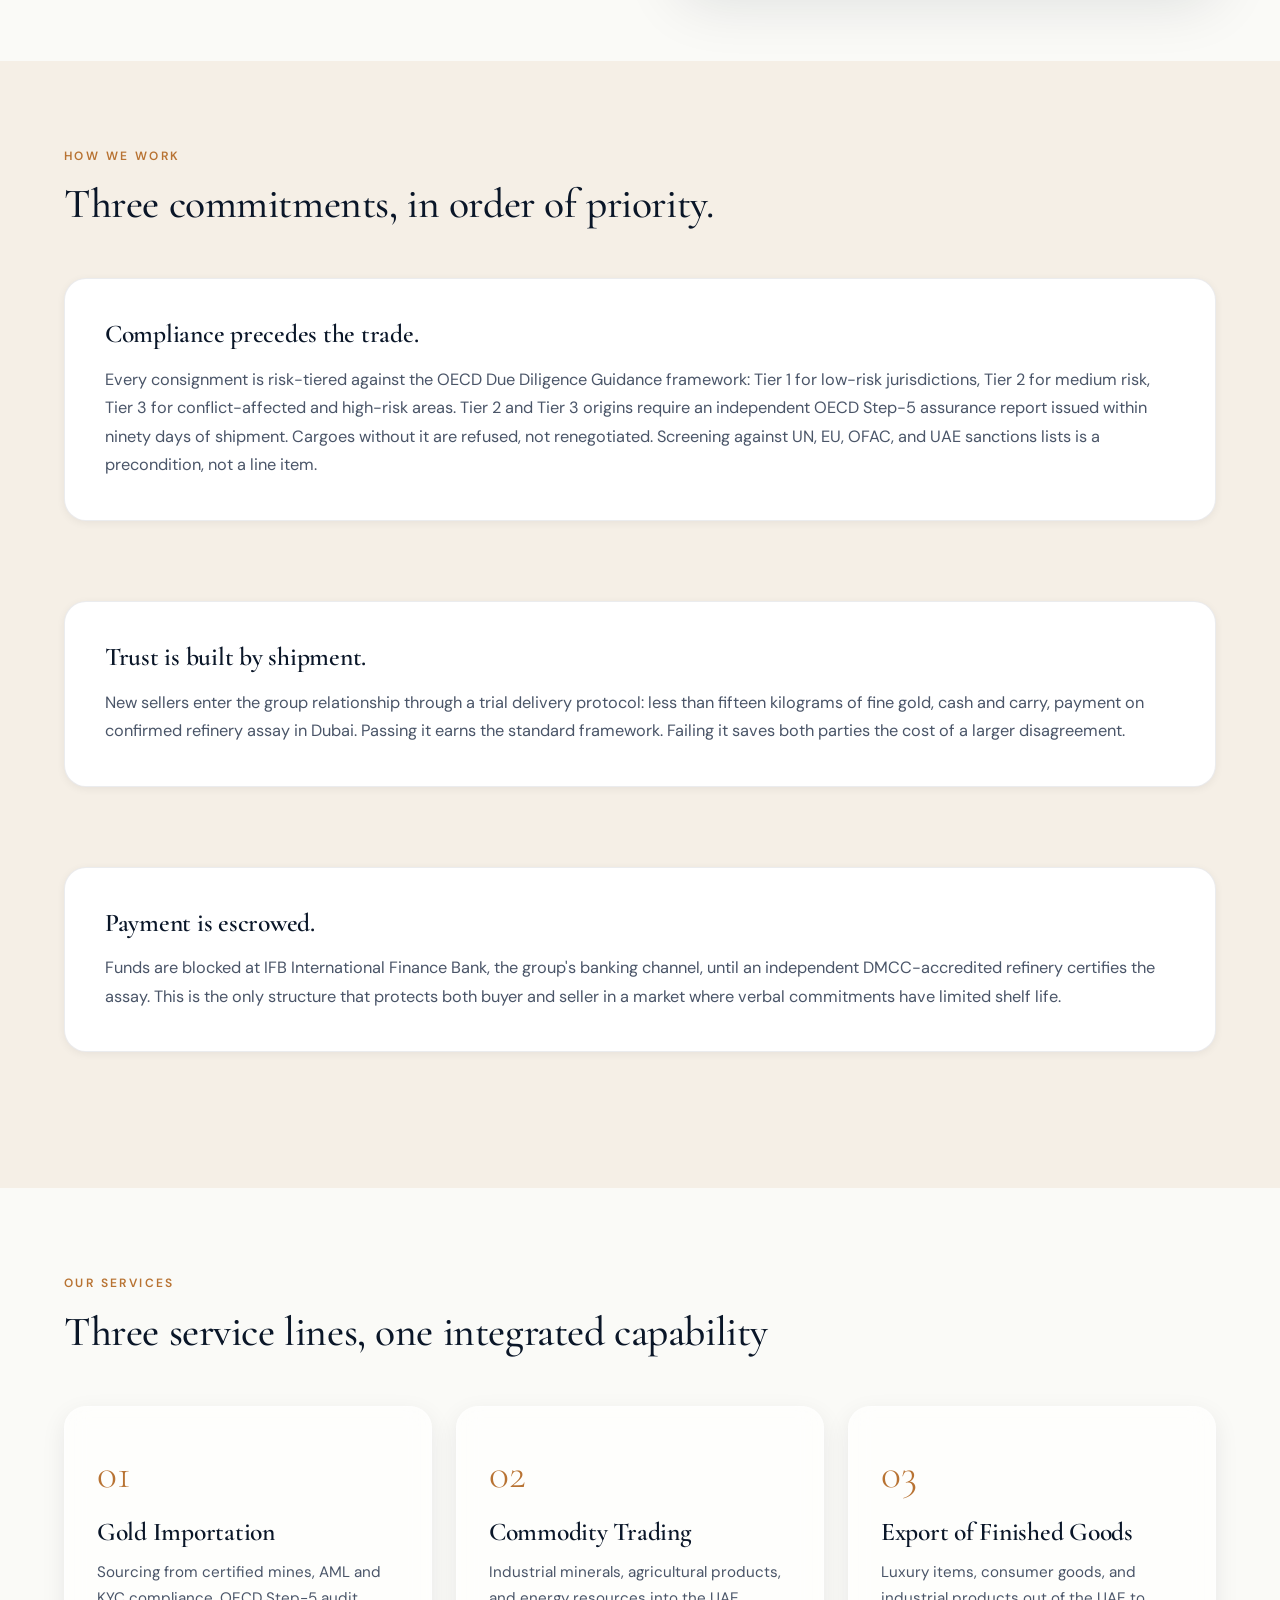
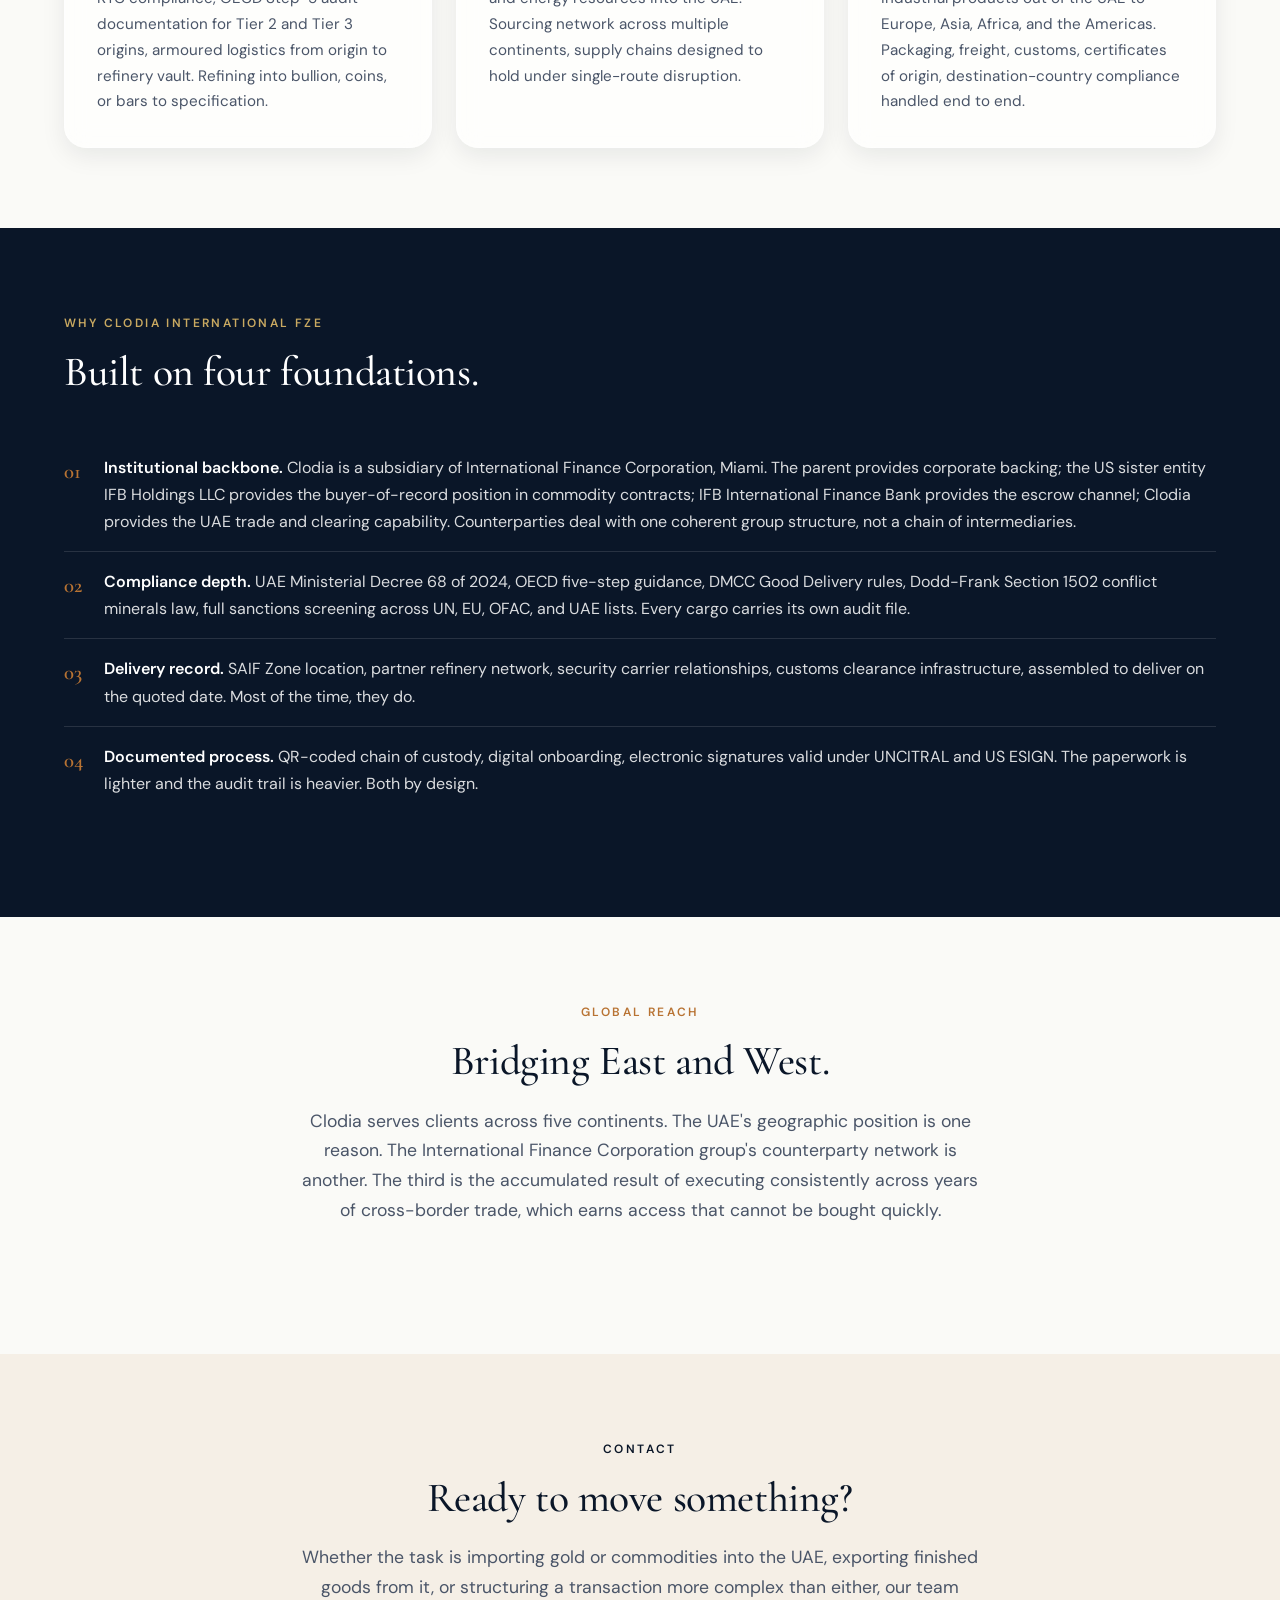
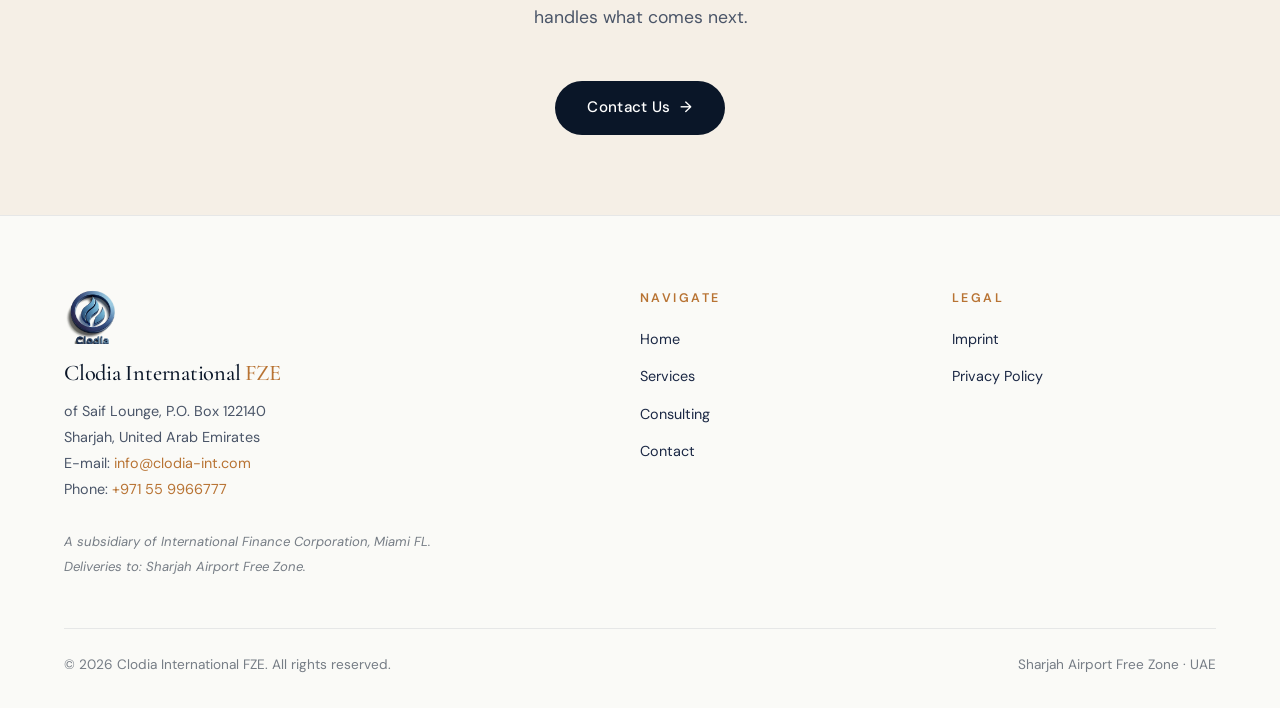
==== commit 016406e0: "fix(reveal): class-name mismatch + TERA AG L1 failsafe, cache-bust to v3 Root cause: the scroll-reve" ====
--- a/index.html
+++ b/index.html
@@ -220,6 +220,6 @@
 </div>
 </div>
 </footer>
-<script defer="" src="/assets/js/script-v2.js"></script>
+<script defer="" src="/assets/js/script-v3.js"></script>
 </body>
 </html>
